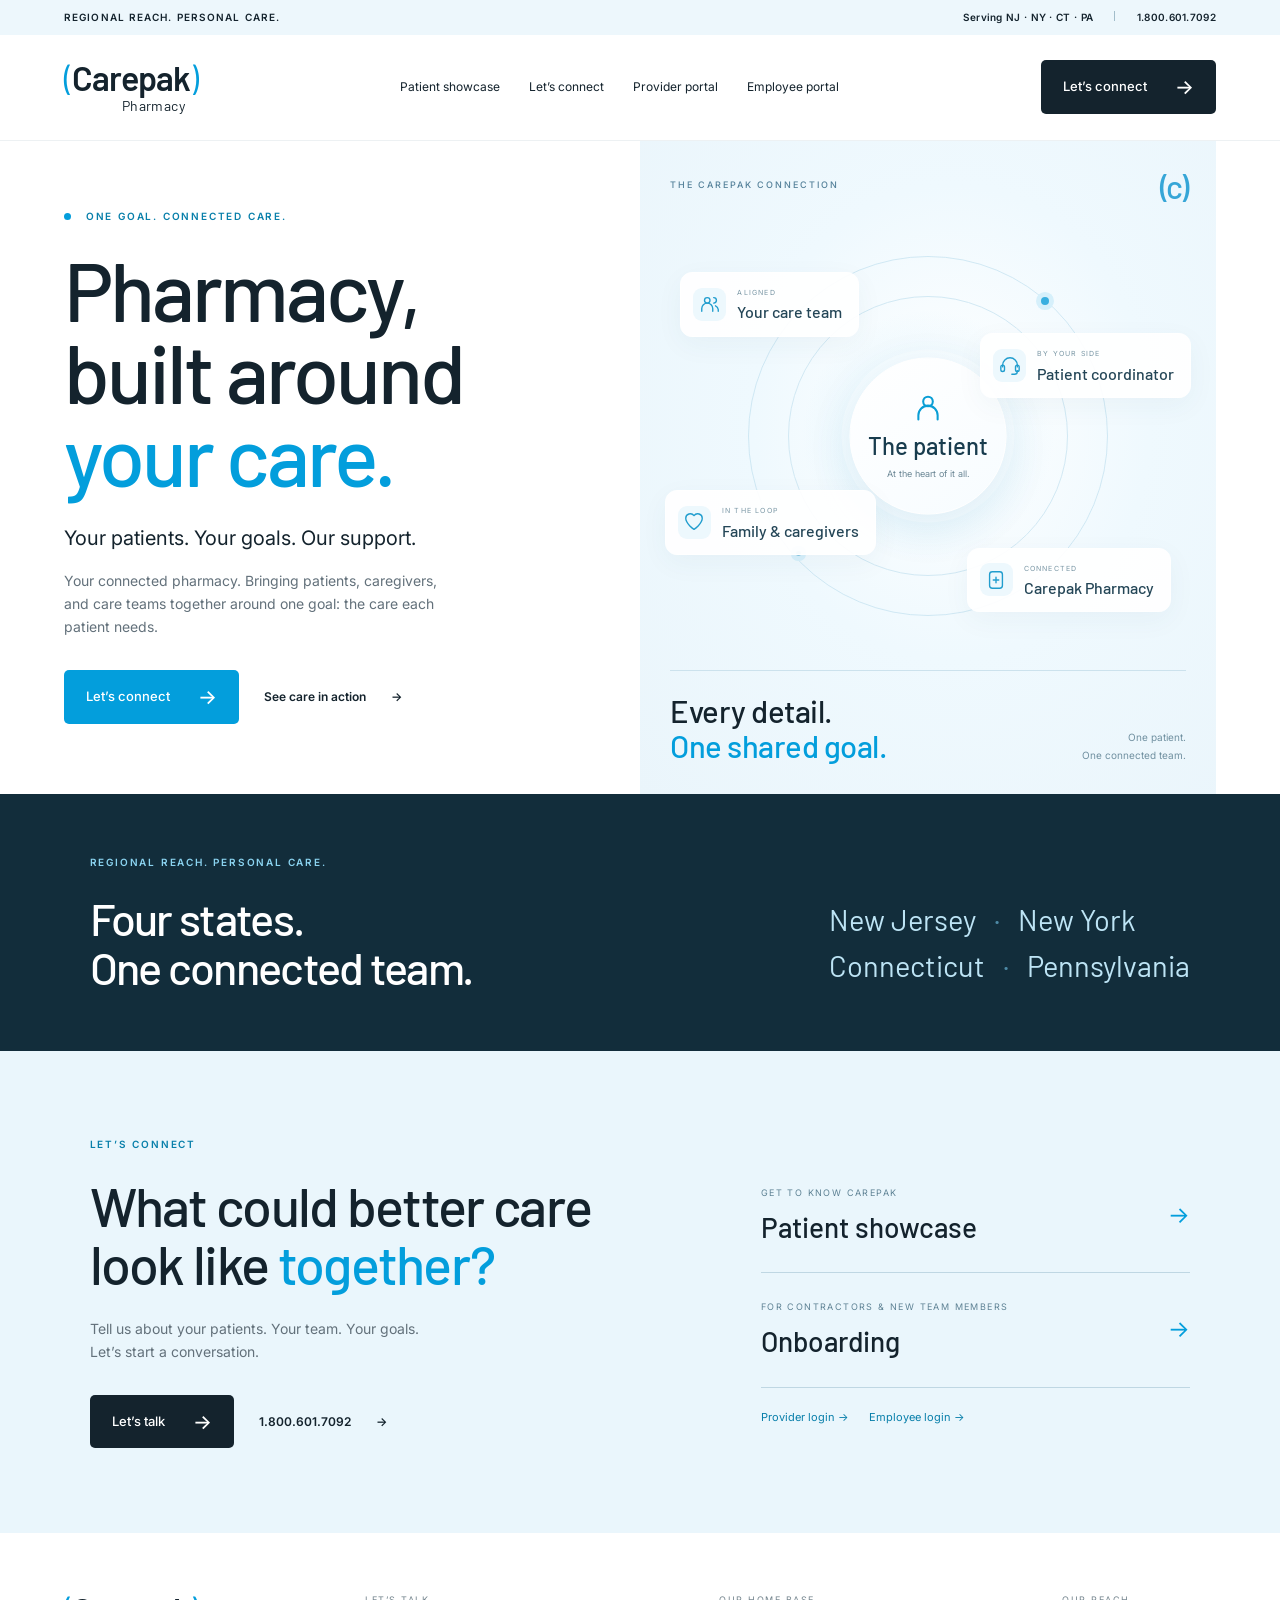
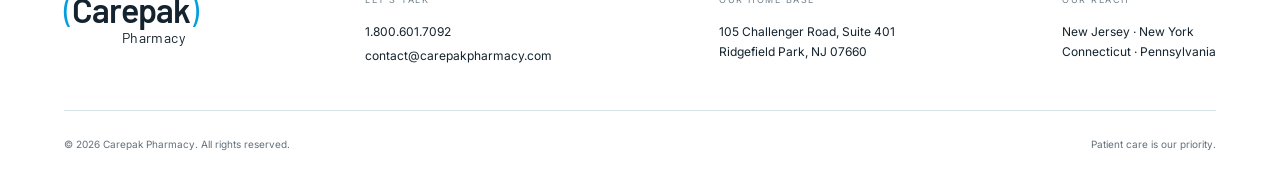
==== index.html @ d6705daa "Phone polish: menu alignment, heading wrap, one-column footer, orbit footer stacking Co-Authored-By:" ====
<!doctype html><html lang="en"><head><meta charset="utf-8"><meta name="viewport" content="width=device-width,initial-scale=1"><title>Carepak Pharmacy | Care, connected.</title><meta name="description" content="Coordinated pharmacy care for patients and care teams across New Jersey, New York, Connecticut and Pennsylvania."><link rel="preconnect" href="https://fonts.googleapis.com"><link href="https://fonts.googleapis.com/css2?family=Barlow:wght@400;500;600;700&family=Inter:wght@400;500;600;700&display=swap" rel="stylesheet"><link rel="stylesheet" href="style.css?v=3"></head><body>
<div class="territory"><span>REGIONAL REACH. PERSONAL CARE.</span><span>Serving NJ · NY · CT · PA <i></i> <a href="tel:18006017092">1.800.601.7092</a></span></div>
<header><a class="logo" href="#" aria-label="Carepak Pharmacy home"><span><b>(</b>Carepak<b>)</b></span><small>Pharmacy</small></a><nav aria-label="Main navigation"><a href="https://start.carepakpharmacy.com/letsconnect/">Patient showcase</a><a href="#connect-section">Let’s connect</a><button class="nav-portal" data-portal="provider">Provider portal</button><button class="nav-portal" data-portal="employee">Employee portal</button></nav><a class="btn dark" href="#connect-section">Let’s connect <span>→</span></a><button class="mobile-menu" aria-label="Open navigation" aria-expanded="false">☰</button></header>
<main><section class="hero"><div class="hero-copy"><p class="eyebrow"><span class="dot"></span> ONE GOAL. CONNECTED CARE.</p><h1>Pharmacy,<br>built around<br><em>your care.</em></h1><p class="hero-lead">Your patients. Your goals. Our support.</p><p class="sub">Your connected pharmacy. Bringing patients, caregivers, and care teams together around one goal: the care each patient needs.</p><div class="actions"><a class="btn blue" href="#connect-section">Let’s connect <span>→</span></a><a class="text-link" href="https://start.carepakpharmacy.com/letsconnect/">See care in action <span>→</span></a></div></div><div class="hero-art care-orbit-art"><div class="orbit-topline"><span class="orbit-kicker">THE CAREPAK CONNECTION</span><span class="orbit-mini-mark">(c)</span></div><div class="orbit-scene" role="img" aria-label="The patient at the center, connected to their care team, patient coordinator, family and caregivers, and Carepak Pharmacy"><div class="orbit-halo"></div><div class="orbit-track outer-track"></div><div class="orbit-track inner-track"></div><span class="orbit-spark spark-one"></span><span class="orbit-spark spark-two"></span><div class="patient-core"><div class="patient-icon"><svg viewBox="0 0 24 24" fill="none" stroke="currentColor" stroke-width="1.5" stroke-linecap="round" stroke-linejoin="round" aria-hidden="true"><circle cx="12" cy="8" r="3.5"/><path d="M5 21v-3a7 7 0 0 1 14 0v3"/></svg></div><span>The patient</span><small>At the heart of it all.</small></div><div class="orbit-label label-team"><span class="orbit-icon"><svg viewBox="0 0 24 24" fill="none" stroke="currentColor" stroke-width="1.5" stroke-linecap="round" stroke-linejoin="round" aria-hidden="true"><circle cx="9" cy="8" r="3"/><path d="M3 20v-3a6 6 0 0 1 12 0v3M16 5a3 3 0 0 1 0 6m2 3a5 5 0 0 1 3 4v2"/></svg></span><div><small>ALIGNED</small><strong>Your care team</strong></div></div><div class="orbit-label label-coordinator"><span class="orbit-icon"><svg viewBox="0 0 24 24" fill="none" stroke="currentColor" stroke-width="1.5" stroke-linecap="round" stroke-linejoin="round" aria-hidden="true"><path d="M4 13v-2a8 8 0 0 1 16 0v2M20 17v1a3 3 0 0 1-3 3h-3"/><rect x="2" y="11" width="4" height="7" rx="2"/><rect x="18" y="11" width="4" height="7" rx="2"/></svg></span><div><small>BY YOUR SIDE</small><strong>Patient coordinator</strong></div></div><div class="orbit-label label-family"><span class="orbit-icon"><svg viewBox="0 0 24 24" fill="none" stroke="currentColor" stroke-width="1.5" stroke-linecap="round" stroke-linejoin="round" aria-hidden="true"><path d="M12 20S3 14 3 8a5 5 0 0 1 9-3 5 5 0 0 1 9 3c0 6-9 12-9 12Z"/></svg></span><div><small>IN THE LOOP</small><strong>Family & caregivers</strong></div></div><div class="orbit-label label-pharmacy"><span class="orbit-icon"><svg viewBox="0 0 24 24" fill="none" stroke="currentColor" stroke-width="1.5" stroke-linecap="round" stroke-linejoin="round" aria-hidden="true"><rect x="5" y="3" width="14" height="18" rx="3"/><path d="M9 12h6m-3-3v6"/></svg></span><div><small>CONNECTED</small><strong>Carepak Pharmacy</strong></div></div></div><div class="orbit-footline"><p>Every detail.<br><em>One shared goal.</em></p><span>One patient.<br>One connected team.</span></div></div></section>
<section class="regional"><p class="eyebrow">REGIONAL REACH. PERSONAL CARE.</p><div><h2>Four states.<br>One connected team.</h2><p>New Jersey <span>·</span> New York<br>Connecticut <span>·</span> Pennsylvania</p></div></section>
<section class="connect-section" id="connect-section"><div><p class="eyebrow">LET’S CONNECT</p><h2>What could better care <br>look like <em>together?</em></h2><p>Tell us about your patients. Your team. Your goals.<br>Let’s start a conversation.</p><div class="actions"><a class="btn dark" href="https://start.carepakpharmacy.com/letsconnect/">Let’s talk <span>→</span></a><a class="text-link" href="tel:18006017092">1.800.601.7092 <span>→</span></a></div></div><div class="next-steps"><a href="https://start.carepakpharmacy.com/letsconnect/"><span><small>GET TO KNOW CAREPAK</small><strong>Patient showcase</strong></span><b>→</b></a><a href="https://carepak-onboarding.onrender.com/contractor"><span><small>FOR CONTRACTORS &amp; NEW TEAM MEMBERS</small><strong>Onboarding</strong></span><b>→</b></a><div class="portal-shortcuts"><button data-portal="provider">Provider login →</button><button data-portal="employee">Employee login →</button></div></div></section></main>
<footer><div class="footer-main"><a class="logo" href="#"><span><b>(</b>Carepak<b>)</b></span><small>Pharmacy</small></a><div><span class="foot-label">LET’S TALK</span><a href="tel:18006017092">1.800.601.7092</a><a href="mailto:contact@carepakpharmacy.com">contact@carepakpharmacy.com</a></div><div><span class="foot-label">OUR HOME BASE</span><p>105 Challenger Road, Suite 401<br>Ridgefield Park, NJ 07660</p></div><div><span class="foot-label">OUR REACH</span><p>New Jersey · New York<br>Connecticut · Pennsylvania</p></div></div><div class="footer-bottom"><span>© 2026 Carepak Pharmacy. All rights reserved.</span><span>Patient care is our priority.</span></div></footer>
<dialog id="portal-dialog" aria-labelledby="portal-title"><button class="close" id="portal-close" aria-label="Close portal">×</button><p class="eyebrow">CAREPAK PORTAL</p><h2 id="portal-title">Provider login</h2><div id="portal-body"></div></dialog><script src="app.js"></script></body></html>
---- style.css ----
:root{--blue:#039edc;--deep:#087faa;--ink:#14232d;--muted:#63717b;--wash:#eaf6fc;--line:#d9e4e9}*{box-sizing:border-box}html{scroll-behavior:smooth;scroll-padding-top:100px}body{margin:0;color:var(--ink);background:#fff;font:15px/1.65 Inter,Arial,sans-serif}button,a{-webkit-tap-highlight-color:transparent}button{font:inherit;cursor:pointer}a{color:inherit;text-decoration:none}button:focus-visible,a:focus-visible,summary:focus-visible{outline:3px solid var(--blue);outline-offset:5px}h1,h2,h3,p{margin:0}h1,h2,h3,.logo{font-family:Barlow,Arial,sans-serif}h2{font-size:clamp(36px,4.3vw,62px);font-weight:500;line-height:1.08;letter-spacing:-1.7px}h3{font-size:27px;font-weight:500;line-height:1.2}em{font-style:normal;color:var(--blue)}.territory{background:#edf7fc;padding:9px 5%;display:flex;justify-content:space-between;font-size:10px;font-weight:600;letter-spacing:1.1px}.territory span:last-child{letter-spacing:.3px}.territory i{display:inline-block;height:10px;border-left:1px solid #a2bdca;margin:0 18px}header{height:106px;display:flex;align-items:center;justify-content:space-between;padding:0 5%;background:#fff;gap:30px;border-bottom:1px solid #edf1f3}.logo{display:inline-flex;flex-direction:column;line-height:1;white-space:nowrap}.logo>span{font-size:34px;font-weight:600;letter-spacing:-1px}.logo b{color:var(--blue);font-weight:400}.logo small{text-align:right;font-size:14px;letter-spacing:.4px;padding:4px 13px 0 0}nav{display:flex;gap:29px;font-size:12px}nav a:hover{color:var(--blue)}.btn{border:0;border-radius:5px;padding:16px 22px;display:inline-flex;align-items:center;justify-content:space-between;gap:28px;font-weight:500;font-size:13px;transition:transform .2s,background .2s}.btn:hover{transform:translateY(-2px)}.dark{background:var(--ink);color:white}.blue{background:var(--blue);color:#fff}.btn span{font-size:20px;line-height:1}.mobile-menu{display:none}.hero{display:grid;grid-template-columns:1fr 1fr;min-height:640px;padding:0 5%;overflow:hidden}.hero-copy{padding:67px 20px 70px 0}.eyebrow{font-size:10px;letter-spacing:1.8px;font-weight:600;color:var(--deep);margin-bottom:24px}.dot{width:7px;height:7px;border-radius:50%;background:var(--blue);display:inline-block;margin-right:10px}h1{font-size:clamp(64px,6.5vw,96px);line-height:.99;letter-spacing:-3px;font-weight:500}.hero-lead{font-size:20px;margin-top:27px}.sub{color:var(--muted);max-width:375px;margin-top:14px;font-size:14px}.actions{display:flex;align-items:center;gap:25px;margin-top:32px}.text-link{font-size:12px;font-weight:600;display:inline-flex;gap:25px;align-items:center}.text-link:hover{color:var(--blue)}.hero-art{position:relative;background:#eff8fd;min-width:0;display:flex;align-items:center;justify-content:center;isolation:isolate}.hero-art img{position:relative;width:88%;max-height:470px;object-fit:contain;mix-blend-mode:multiply;z-index:1}.orbit{position:absolute;border:1px solid #a8d8ef;border-radius:50%;width:630px;height:630px;top:85px;left:50px;z-index:-1}.orbit:after{content:'';position:absolute;inset:30px;border:1px solid #c5e8f8;border-radius:50%}.art-top{position:absolute;top:29px;left:28px;right:28px;display:flex;justify-content:space-between;font-size:9px;letter-spacing:1px;color:#5a7788}.art-caption{position:absolute;z-index:2;bottom:33px;left:32px;right:32px;background:#ffffffed;padding:21px;display:flex;gap:17px;border:1px solid #fff;box-shadow:0 12px 30px #18374508;border-radius:7px}.art-caption strong{font:500 24px/1.1 Barlow,sans-serif}.art-caption p{font-size:10px;color:var(--muted);margin-top:8px}.circle-check{border:1px solid #97cde7;color:var(--blue);border-radius:50%;width:32px;height:32px;display:grid;place-items:center}.vertical{position:absolute;right:11px;top:33%;writing-mode:vertical-rl;font-size:8px;letter-spacing:2px;color:#7594a4}.intro,.services,.partners,.coverage,.faq{padding:88px 7%}.intro{border-top:1px solid var(--line)}.intro>div:not(.principles){display:grid;grid-template-columns:1.2fr 1fr;gap:70px;align-items:center}.intro p:not(.eyebrow){color:var(--muted);font-size:16px;max-width:430px}.principles{display:flex;justify-content:space-between;margin-top:55px;border-top:1px solid var(--line);padding-top:25px;font-size:14px}.principles b{font-size:11px;color:var(--blue);font-weight:500;margin-right:19px}.services{background:#f6f9fa}.section-heading{display:flex;justify-content:space-between;align-items:flex-end;margin-bottom:45px}.section-heading>p{color:var(--muted);font-size:13px}.service-layout{display:grid;grid-template-columns:.9fr 1.3fr;gap:55px}.service-tabs{display:flex;flex-direction:column}.service-tabs button{background:transparent;border:0;border-bottom:1px solid var(--line);text-align:left;display:flex;align-items:center;gap:15px;padding:25px 10px;font-size:14px;color:#62727b}.service-tabs button span{font-size:10px}.service-tabs button b{margin-left:auto;font-weight:400}.service-tabs button[aria-selected=true]{color:var(--deep);border-bottom:2px solid var(--blue);background:#eaf5fa}.service-tabs button[aria-selected=true] b{color:var(--blue)}#service-panel{background:white;min-height:410px;border-radius:8px;overflow:hidden;display:grid;grid-template-columns:1fr 1fr;align-items:center}#service-panel .service-copy{padding:30px}#service-panel p{font-size:12px;color:var(--muted);margin-top:16px}#service-panel img{width:100%;height:290px;object-fit:contain;mix-blend-mode:multiply}#service-panel .text-link{margin-top:25px;color:var(--deep)}.service-visual{background:#edf7fc;height:100%;display:flex;align-items:center;justify-content:center;padding:14px}.visual-symbol{font:500 90px Barlow;color:var(--blue)}.partners{display:grid;grid-template-columns:1fr 1fr;gap:110px}.partners>div>p:not(.eyebrow){color:var(--muted);font-size:14px;margin:25px 0;max-width:410px}.workflow article{display:flex;gap:25px;padding:25px 0;border-bottom:1px solid var(--line)}.workflow article>span{font-size:11px;color:var(--blue);padding-top:6px}.workflow p{color:var(--muted);font-size:13px;margin-top:10px}.coverage{display:grid;grid-template-columns:1fr 1fr;gap:85px;background:#122d3b;color:white}.coverage .eyebrow{color:#7acced}.coverage p:not(.eyebrow){color:#b8cbd5;font-size:14px;max-width:390px;margin:25px 0}.coverage .text-link{color:#91d6f2}.coverage small{display:block;font-size:10px;color:#a4bbc7;margin-top:26px}.states{display:grid;grid-template-columns:1fr 1fr;border-top:1px solid #38505d;border-left:1px solid #38505d}.states>div{position:relative;padding:30px;border-right:1px solid #38505d;border-bottom:1px solid #38505d;display:flex;flex-direction:column;justify-content:center}.states strong{font:400 78px/1 Barlow;color:#a7def5}.states span{font-size:12px;margin-top:14px}.states small{position:absolute;right:18px;top:14px;margin:0;font-size:9px}.language{padding:35px 7%;display:flex;justify-content:space-between;align-items:center;border-bottom:1px solid var(--line)}.language p{font-size:13px}.language>div{display:flex;gap:35px;color:var(--muted);font-size:14px}.faq{display:grid;grid-template-columns:1fr 1.2fr;gap:70px}.faq h2{font-size:45px}details{border-bottom:1px solid var(--line);padding:22px 0}summary{font-size:14px;cursor:pointer;list-style:none;display:flex;justify-content:space-between;gap:25px}summary::-webkit-details-marker{display:none}summary span{color:var(--blue);font-size:20px;line-height:1}details[open] summary span{transform:rotate(45deg)}details p{font-size:13px;color:var(--muted);padding-top:20px}.closing{background:#e8f5fc;padding:70px 7%;position:relative;overflow:hidden}.closing h2{font-size:68px;position:relative;z-index:1}.closing h2 span{color:var(--blue)}.closing .btn{margin-top:30px}.closing:after{content:'';width:560px;height:560px;border:50px solid #d7edf8;border-radius:50%;position:absolute;right:-160px;top:-90px;pointer-events:none}footer{padding:60px 5% 22px}.footer-main{display:flex;justify-content:space-between;gap:30px;align-items:flex-start}.foot-label{display:block;color:#71828b;font-size:9px;letter-spacing:1.5px;margin-bottom:14px}.footer-main p,.footer-main div>a{font-size:12px;display:block;margin:4px 0}.footer-bottom{display:flex;justify-content:space-between;padding-top:25px;margin-top:40px;border-top:1px solid var(--line);font-size:10px;color:var(--muted)}dialog{border:0;border-radius:15px;padding:48px;max-width:560px;width:calc(100% - 32px);color:var(--ink);box-shadow:0 25px 100px #102b3c44}dialog::backdrop{background:#122d3b88;backdrop-filter:blur(5px)}dialog h2{font-size:38px;margin-bottom:25px}.close{position:absolute;top:10px;right:17px;background:none;border:0;font-size:28px;color:var(--muted)}.progress{height:3px;background:#e7edf1;margin:0 0 25px}.progress span{display:block;width:33%;height:100%;background:var(--blue)}.choice{display:block;width:100%;padding:20px;background:white;text-align:left;border:1px solid var(--line);border-radius:7px;margin-top:12px}.choice:hover{border-color:var(--blue);background:var(--wash)}.choice strong{display:block;font-size:17px}.choice small{color:var(--muted)}.dialog-note{font-size:13px;color:var(--muted);margin:15px 0 25px}.back{border:0;background:none;color:var(--deep);padding:15px 0 0;font-size:12px}.contact-options{display:flex;gap:10px;flex-wrap:wrap}.preview-note{font-size:11px;color:var(--muted);margin-top:20px}@media(min-width:1600px){body{max-width:1600px;margin:auto}}@media(max-width:1050px){nav{gap:15px}header>.btn{display:none}.hero{min-height:600px}h1{font-size:76px}.hero-art img{width:100%}.service-layout{gap:25px}#service-panel{grid-template-columns:1fr}.service-visual{height:200px}#service-panel img{height:190px}.partners,.coverage{gap:45px}.actions{gap:15px}.actions .text-link{font-size:10px}.art-caption{left:20px;right:20px}.art-caption strong{font-size:21px}}@media(max-width:700px){.territory{font-size:8px;padding:8px 6%}.territory>span:first-child{display:none}.territory>span:last-child{width:100%;display:flex;justify-content:space-between}.territory i{display:none}header{height:85px;padding:0 6%}.logo>span{font-size:31px}.mobile-menu{display:block;background:none;border:0;font-size:24px}nav{display:none;position:absolute;top:113px;left:0;right:0;z-index:9;background:#fff;padding:25px;box-shadow:0 15px 20px #14232d11;flex-direction:column}nav.open{display:flex}.hero{grid-template-columns:1fr;padding:0}.hero-copy{padding:45px 7%}h1{font-size:68px}.hero-lead{font-size:18px}.hero-art{height:440px;margin:0 6% 30px}.hero-art img{max-height:340px;width:80%;margin-top:-35px}.art-caption{bottom:18px}.orbit{width:500px;height:500px;top:40px}.intro,.services,.partners,.coverage,.faq{padding:55px 7%}.intro>div:not(.principles),.service-layout,.partners,.coverage,.faq{grid-template-columns:1fr;gap:28px}.intro p:not(.eyebrow){font-size:14px}.principles{gap:16px;font-size:11px;margin-top:30px;flex-direction:column}.section-heading{display:block;margin-bottom:25px}.section-heading>p{margin-top:20px}.service-tabs button{padding:17px 12px}.service-visual{height:240px}#service-panel img{height:225px}#service-panel{min-height:0}.partners .workflow{margin-top:10px}.states>div{padding:28px}.states strong{font-size:65px}.language{align-items:flex-start;gap:20px;flex-direction:column}.language>div{gap:22px;font-size:12px}.faq h2{font-size:39px}.closing{padding:50px 7%}.closing h2{font-size:46px}.closing:after{right:-350px}.footer-main{display:grid;grid-template-columns:1fr 1fr;gap:30px 15px}.footer-main div>a{overflow-wrap:anywhere}.footer-bottom{gap:20px;font-size:9px}dialog{padding:38px 25px}dialog h2{font-size:32px}}@media(prefers-reduced-motion:reduce){html{scroll-behavior:auto}*{transition:none!important}}
.teaser{padding:85px 7%;display:grid;grid-template-columns:1fr 1fr;gap:40px 70px;align-items:center}.teaser-heading>p:not(.eyebrow){color:var(--muted);margin:24px 0;font-size:15px}.teaser-heading .text-link{color:var(--deep);margin-top:10px}.showcase-preview{display:block;background:#f2f7fa;border:1px solid #e3edf3;border-radius:8px;padding:24px;transition:transform .2s,box-shadow .2s}.showcase-preview:hover{transform:translateY(-4px);box-shadow:0 20px 40px #12324510}.preview-label{display:flex;justify-content:space-between;font-size:9px;letter-spacing:1.5px;color:#597787}.showcase-preview img{width:100%;height:230px;object-fit:contain;mix-blend-mode:multiply}.preview-bottom{display:flex;justify-content:space-between;align-items:center}.preview-play{width:40px;height:40px;background:var(--blue);color:white;display:grid;place-items:center;border-radius:50%;font-size:22px}.showcase-preview>p{color:var(--muted);font-size:12px;margin-top:7px}.teaser-principles{grid-column:1/-1;border-top:1px solid var(--line);padding-top:26px;display:flex;justify-content:space-between;font-size:14px}.teaser-principles small{color:var(--blue);margin-right:15px;font-size:10px}.regional{background:#122d3b;padding:60px 7%;color:white}.regional .eyebrow{color:#8bd4f1}.regional>div{display:flex;align-items:center;justify-content:space-between;gap:30px}.regional h2{font-size:45px}.regional p:not(.eyebrow){font:400 29px/1.6 Barlow,sans-serif;color:#bde4f5}.regional p span{padding:0 12px;color:#4d8aa6}.connect-section{padding:85px 7%;background:#eaf6fc;display:grid;grid-template-columns:1.4fr 1fr;gap:70px;align-items:center}.connect-section h2{font-size:54px}.connect-section p:not(.eyebrow){margin-top:23px;color:var(--muted);font-size:14px}.next-steps a{display:flex;justify-content:space-between;align-items:center;border-bottom:1px solid #bfd7e3;padding:27px 0;gap:20px}.next-steps a:hover{color:var(--deep)}.next-steps small{display:block;letter-spacing:1.4px;font-size:9px;color:#5e8294;margin-bottom:9px}.next-steps strong{font:500 28px Barlow,sans-serif}.next-steps b{font-size:23px;font-weight:400;color:var(--blue)}@media(max-width:700px){header>.btn{display:none}.teaser,.connect-section{grid-template-columns:1fr;padding:50px 7%;gap:30px}.teaser-principles{flex-direction:column;gap:17px}.regional{padding:45px 7%}.regional>div{display:block}.regional h2{font-size:38px}.regional p:not(.eyebrow){font-size:25px;margin-top:25px}.connect-section h2{font-size:40px}.next-steps a{padding:20px 0}.showcase-preview img{height:200px}}
.connected-art{min-height:640px}.care-network{position:relative;width:100%;height:400px;margin-top:-65px}.network-person{position:absolute;z-index:2;background:white;border:1px solid #cfe4ef;box-shadow:0 8px 30px #17455c08;border-radius:10px;padding:16px;text-align:center;font-size:12px;white-space:nowrap}.network-person.patient{left:50%;top:47.5%;transform:translate(-50%,-50%);background:#079fdb;color:white;font:500 29px Barlow,sans-serif;padding:25px 30px}.network-person small{display:block;font:11px Inter,sans-serif;margin-top:8px;color:#e3f5fc}.network-person.office{left:22%;top:17.5%;transform:translate(-50%,-50%)}.network-person.coordinator{left:78%;top:17.5%;transform:translate(-50%,-50%)}.network-person.family{left:22%;top:77.5%;transform:translate(-50%,-50%)}.network-person.pharmacy{left:78%;top:77.5%;transform:translate(-50%,-50%)}.network-lines{position:absolute;inset:0;width:100%;height:100%;stroke:#91cde7;stroke-width:1.5;fill:none}.care-chat{background:white;border:1px solid #dce8ee;border-radius:12px;box-shadow:0 20px 60px #15384d0b;overflow:hidden}.chat-brand{padding:18px 21px;display:flex;justify-content:space-between;align-items:center;gap:10px;border-bottom:1px solid #e4edf2}.chat-brand strong{font:500 23px Barlow,sans-serif}.chat-brand small{font-size:9px;color:var(--muted);max-width:120px;text-align:right}.chat-scenarios{display:flex;padding:10px 16px;gap:5px;background:#f7fafc}.chat-scenarios button{border:0;background:transparent;color:#5d7582;border-radius:5px;padding:8px 10px;font-size:11px}.chat-scenarios button[aria-selected=true]{background:#dff2fc;color:#096b95}.chat-patient{display:flex;align-items:center;gap:12px;padding:15px 21px;font-size:11px;color:#4286a5;border-bottom:1px solid #e4edf2}.chat-patient>span{color:var(--ink);font-size:12px}.chat-patient small{display:block;font-size:9px;color:var(--muted);margin-top:2px}.chat-patient .chat-dot{width:7px;height:7px;border-radius:50%;background:#339b77;margin-left:auto}.chat-stream{padding:18px 20px 0;min-height:288px}.care-message{max-width:91%;margin-bottom:14px;animation:message-in .35s ease}.care-message small{font-size:9px;color:#637f8e;display:block;margin-bottom:5px}.care-message>p{padding:11px 14px;background:#f1f5f7;border-radius:0 10px 10px 10px;font-size:11px;line-height:1.6}.care-message.out{margin-left:auto}.care-message.out>p{background:#e6f5fc;border-radius:10px 0 10px 10px}.care-message.out small{text-align:right}.chat-typing{font-size:10px;color:#668493;padding:0 20px;height:22px}.chat-typing span{letter-spacing:3px;color:var(--blue)}.care-status{margin:10px 20px 18px;padding:9px 12px;background:#edf8f3;color:#37775e;border-radius:5px;font-size:10px;min-height:34px}.chat-controls{border-top:1px solid #e4edf2;display:flex;justify-content:space-between;align-items:center;padding:12px 20px;font-size:9px;color:var(--muted)}.chat-controls button{border:0;background:transparent;color:var(--deep);font-size:11px}.teaser{grid-template-columns:.9fr 1.1fr}.teaser-heading h2{font-size:54px}@keyframes message-in{from{opacity:0;transform:translateY(7px)}to{opacity:1;transform:none}}@media(max-width:700px){.connected-art{min-height:470px}.care-network{height:320px;margin-top:-50px}.network-person{padding:12px 8px;font-size:10px}.network-person.patient{font-size:25px;padding:20px}.network-person.coordinator,.network-person.pharmacy{left:76%}.network-person.office,.network-person.family{left:24%}.network-person small{font-size:9px}.teaser{grid-template-columns:1fr}.teaser-heading h2{font-size:42px}.chat-stream{min-height:310px;padding:16px 15px 0}.chat-brand{padding:16px}.chat-scenarios{padding:9px}.chat-scenarios button{font-size:10px}.care-message>p{font-size:11px}}@media(prefers-reduced-motion:reduce){.care-message{animation:none}}
.nav-portal{border:0;background:transparent;padding:0;color:inherit;font-size:12px}.nav-portal:hover{color:var(--deep)}.portal-shortcuts{display:flex;flex-wrap:wrap;gap:20px;padding-top:20px}.portal-shortcuts button{border:0;background:transparent;color:var(--deep);padding:0;font-size:11px}.portal-label{font-size:13px;display:block;margin-bottom:8px}.portal-code{display:block;width:100%;border:1px solid #b9d4e2;border-radius:6px;padding:16px;font:500 17px Inter,sans-serif;letter-spacing:1px;margin-bottom:12px;text-transform:uppercase}.portal-error{min-height:22px;font-size:12px;color:#b93838;margin:8px 0}.portal-form>.btn{width:100%}.portal-preview-note{font-size:11px;color:var(--muted);margin:16px 0}.demo-code{font:11px Inter,sans-serif;background:none;border:0;color:var(--deep);padding:0;text-decoration:underline;text-underline-offset:3px}.portal-resource{display:block;padding:16px 0;border-bottom:1px solid var(--line);font-size:14px}.portal-resource small{display:block;font-size:11px;color:var(--muted);margin-top:4px}.portal-signout{background:none;border:0;color:var(--deep);padding:22px 0 0;font-size:12px}
/* Refined hero illustration — isolated to the right hero panel. */
.care-orbit-art{background:radial-gradient(ellipse at 54% 43%,#fff 0%,#eff9fe 45%,#eaf5fb 100%);display:flex;flex-direction:column;justify-content:space-between;overflow:hidden;min-height:640px;padding:29px 30px 30px}.orbit-topline{display:flex;justify-content:space-between;align-items:center;width:100%;position:relative;z-index:3}.orbit-kicker{font-size:9px;letter-spacing:2px;color:#54819a;font-weight:500}.orbit-mini-mark{font:500 32px/1 Barlow,sans-serif;color:#36a6d7;letter-spacing:-3px}.orbit-scene{position:relative;width:100%;height:410px;flex-shrink:0}.orbit-halo{position:absolute;width:255px;height:255px;left:50%;top:50%;transform:translate(-50%,-50%);background:radial-gradient(circle,#9bdaf64a,transparent 70%);border-radius:50%}.orbit-track{position:absolute;left:50%;top:50%;border:1px solid #b9dced99;border-radius:50%;transform:translate(-50%,-50%)}.outer-track{width:360px;height:360px}.inner-track{width:280px;height:280px;border-color:#d2e9f4}.patient-core{position:absolute;top:50%;left:50%;transform:translate(-50%,-50%);width:157px;height:157px;border-radius:50%;background:linear-gradient(145deg,#fff,#f7fcff);border:1px solid #fff;box-shadow:0 12px 45px #1874a51a,0 0 0 8px #ffffff55;display:flex;align-items:center;justify-content:center;flex-direction:column;color:#183c4e}.patient-icon{color:#0a9ed5;width:33px;height:33px;margin-bottom:8px}.patient-icon svg{width:100%;height:100%}.patient-core>span{font:500 24px/1.2 Barlow,sans-serif}.patient-core small{font-size:9px;color:#6b8795;margin-top:7px}.orbit-label{position:absolute;display:flex;align-items:center;gap:11px;background:#ffffffed;padding:14px 16px 14px 12px;border:1px solid #fff;border-radius:12px;box-shadow:0 8px 28px #22536a0c;z-index:2;white-space:nowrap}.orbit-label small{display:block;font-size:7px;letter-spacing:1.2px;color:#7b98a6;margin-bottom:4px}.orbit-label strong{font:500 16px/1.2 Barlow,sans-serif;display:block;color:#244657}.orbit-icon{width:33px;height:33px;display:grid;place-items:center;background:#edf8fd;color:#219dce;border-radius:9px}.orbit-icon svg{width:22px;height:22px}.label-team{left:2%;top:10%}.label-coordinator{right:-1%;top:25%}.label-family{left:-1%;bottom:21%}.label-pharmacy{right:3%;bottom:7%}.orbit-spark{position:absolute;width:8px;height:8px;border-radius:50%;background:#39afe0;box-shadow:0 0 0 5px #d6f0fb;z-index:1}.spark-one{left:calc(50% + 113px);top:calc(50% - 139px)}.spark-two{left:calc(50% - 132px);top:calc(50% + 115px);width:5px;height:5px;background:#8ac8e3}.orbit-footline{width:100%;border-top:1px solid #cce2ed;padding-top:23px;display:flex;justify-content:space-between;align-items:flex-end;gap:20px}.orbit-footline p{font:500 31px/1.12 Barlow,sans-serif;letter-spacing:-.5px}.orbit-footline>span{font-size:10px;line-height:1.8;color:#7090a0;text-align:right}@media(min-width:701px) and (max-width:1050px){.care-orbit-art{padding:24px 17px}.orbit-label{padding:10px 9px;gap:7px}.orbit-label strong{font-size:13px}.orbit-icon{width:27px;height:27px}.patient-core{width:135px;height:135px}.patient-core>span{font-size:22px}.outer-track{width:310px;height:310px}.inner-track{width:240px;height:240px}.label-team{top:8%;left:0}.label-coordinator{top:28%;right:-2%}.label-family{bottom:25%;left:-2%}.label-pharmacy{bottom:7%;right:0}.orbit-footline p{font-size:28px}.orbit-footline>span{font-size:9px}}@media(max-width:700px){.care-orbit-art{height:auto;min-height:535px;padding:21px 19px 25px;border-radius:12px}.orbit-scene{height:350px}.outer-track{width:300px;height:300px}.inner-track{width:230px;height:230px}.patient-core{width:132px;height:132px}.patient-core>span{font-size:22px}.patient-core small{font-size:8px}.patient-icon{width:28px;height:28px}.orbit-label{padding:10px;gap:7px;border-radius:10px}.orbit-label strong{font-size:13px}.orbit-label small{font-size:6px;letter-spacing:1px}.orbit-icon{width:27px;height:27px}.orbit-icon svg{width:18px;height:18px}.label-team{top:5%;left:0}.label-coordinator{top:25%;right:-2%}.label-family{bottom:24%;left:-2%}.label-pharmacy{bottom:3%;right:0}.orbit-footline{padding-top:18px}.orbit-footline p{font-size:29px}.orbit-footline>span{font-size:9px}.spark-one{left:calc(50% + 97px);top:calc(50% - 115px)}.spark-two{left:calc(50% - 115px);top:calc(50% + 95px)}}

/* ---- Phone polish (added) ---- */
@media(max-width:700px){
  /* Menu: portal buttons line up with the other menu items */
  nav .nav-portal{text-align:left}
  /* Headings: let lines wrap naturally instead of forced breaks leaving one word alone */
  .connect-section h2 br{display:none}
  /* Orbit card footer: stack the two lines instead of squeezing */
  .orbit-footline{flex-direction:column;align-items:flex-start;gap:10px}
  .orbit-footline span{text-align:left}
  /* Footer: one column so the email and address don't break mid-word */
  .footer-main{grid-template-columns:1fr!important;gap:26px}
  .footer-main a,.footer-main p{overflow-wrap:normal;word-break:normal}
  .footer-bottom{flex-direction:column;gap:6px}
}
@media(max-width:700px){ .footer-main .logo{justify-self:start;align-self:start} }
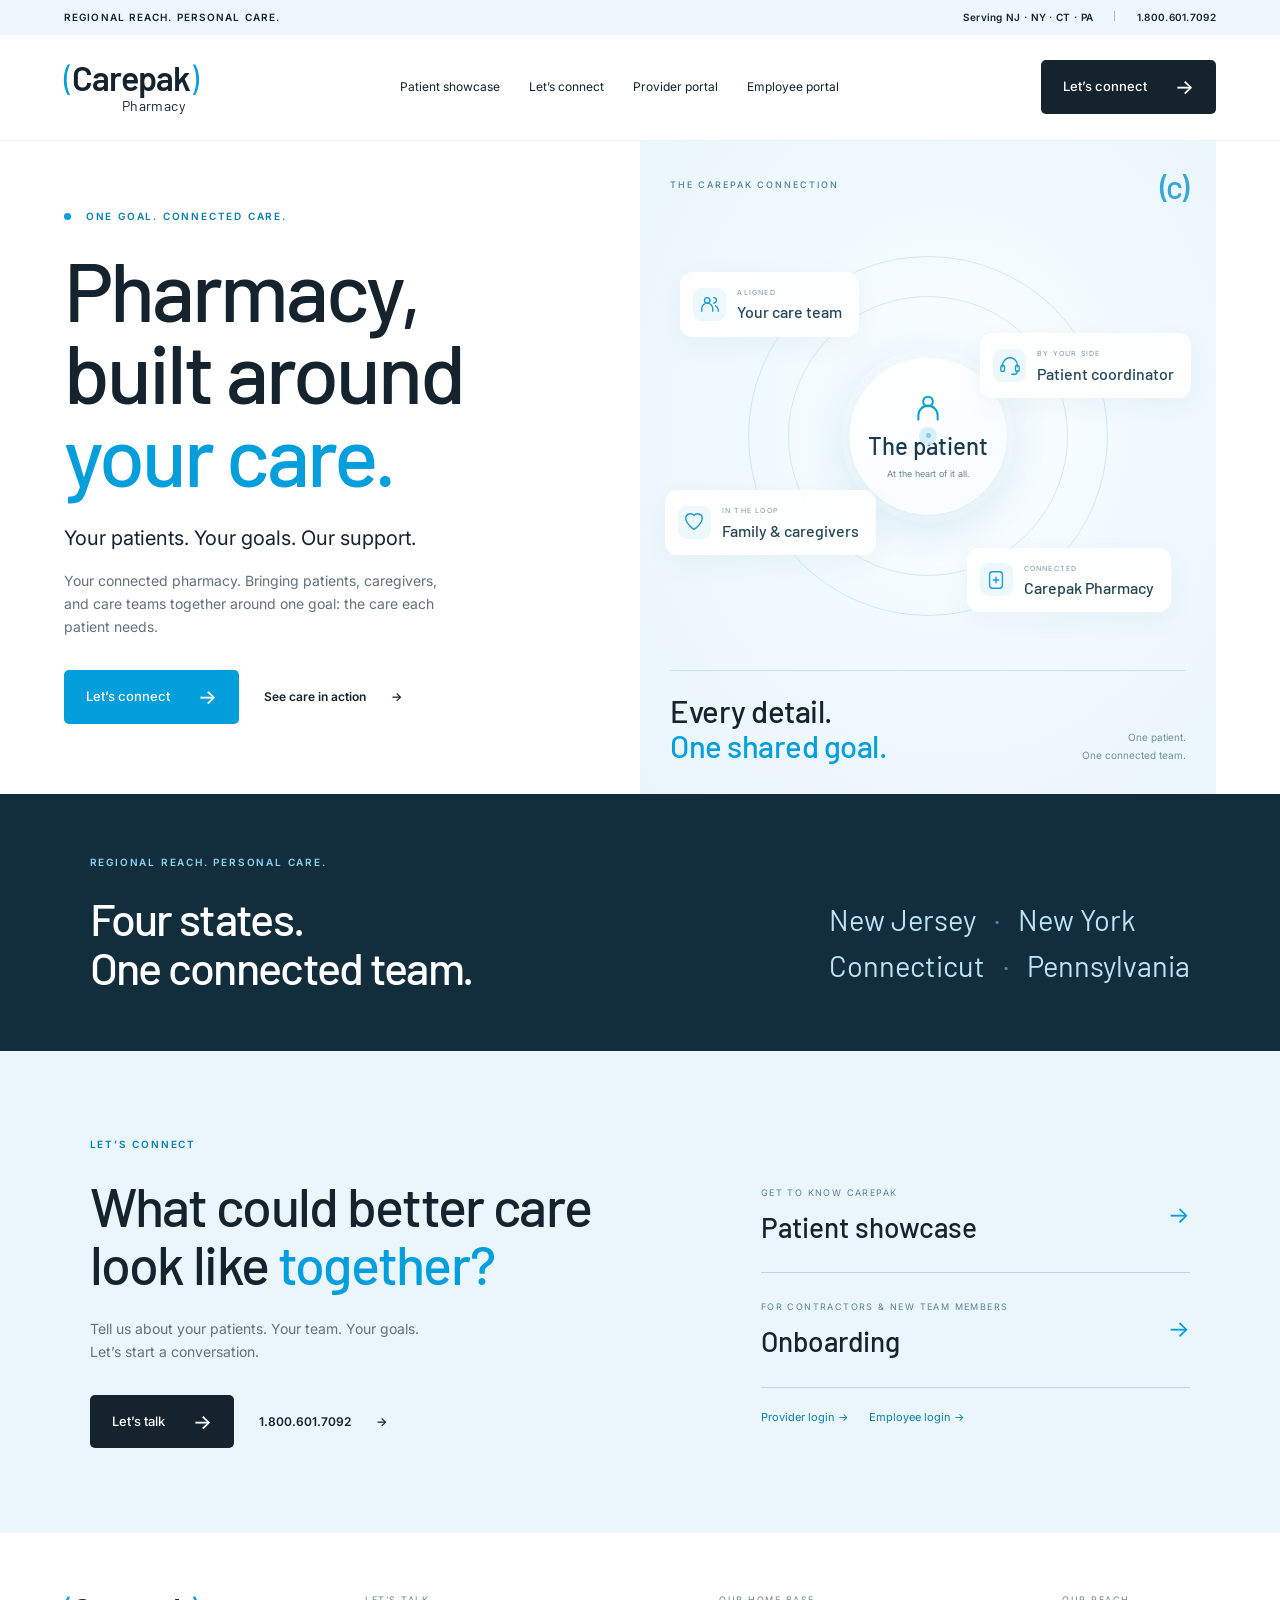
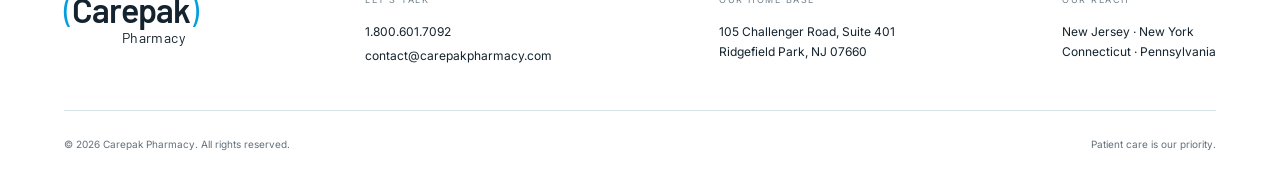
==== commit da0bbc03: "Hero motion: blinking eyebrow dot; blue dots circle the care orbit (respects reduced motion) Co-Auth" ====
--- a/index.html
+++ b/index.html
@@ -1,8 +1,8 @@
-<!doctype html><html lang="en"><head><meta charset="utf-8"><meta name="viewport" content="width=device-width,initial-scale=1"><title>Carepak Pharmacy | Care, connected.</title><meta name="description" content="Coordinated pharmacy care for patients and care teams across New Jersey, New York, Connecticut and Pennsylvania."><link rel="preconnect" href="https://fonts.googleapis.com"><link href="https://fonts.googleapis.com/css2?family=Barlow:wght@400;500;600;700&family=Inter:wght@400;500;600;700&display=swap" rel="stylesheet"><link rel="stylesheet" href="style.css?v=3"></head><body>
+<!doctype html><html lang="en"><head><meta charset="utf-8"><meta name="viewport" content="width=device-width,initial-scale=1"><title>Carepak Pharmacy | Care, connected.</title><meta name="description" content="Coordinated pharmacy care for patients and care teams across New Jersey, New York, Connecticut and Pennsylvania."><link rel="preconnect" href="https://fonts.googleapis.com"><link href="https://fonts.googleapis.com/css2?family=Barlow:wght@400;500;600;700&family=Inter:wght@400;500;600;700&display=swap" rel="stylesheet"><link rel="stylesheet" href="style.css?v=4"></head><body>
 <div class="territory"><span>REGIONAL REACH. PERSONAL CARE.</span><span>Serving NJ · NY · CT · PA <i></i> <a href="tel:18006017092">1.800.601.7092</a></span></div>
 <header><a class="logo" href="#" aria-label="Carepak Pharmacy home"><span><b>(</b>Carepak<b>)</b></span><small>Pharmacy</small></a><nav aria-label="Main navigation"><a href="https://start.carepakpharmacy.com/letsconnect/">Patient showcase</a><a href="#connect-section">Let’s connect</a><button class="nav-portal" data-portal="provider">Provider portal</button><button class="nav-portal" data-portal="employee">Employee portal</button></nav><a class="btn dark" href="#connect-section">Let’s connect <span>→</span></a><button class="mobile-menu" aria-label="Open navigation" aria-expanded="false">☰</button></header>
 <main><section class="hero"><div class="hero-copy"><p class="eyebrow"><span class="dot"></span> ONE GOAL. CONNECTED CARE.</p><h1>Pharmacy,<br>built around<br><em>your care.</em></h1><p class="hero-lead">Your patients. Your goals. Our support.</p><p class="sub">Your connected pharmacy. Bringing patients, caregivers, and care teams together around one goal: the care each patient needs.</p><div class="actions"><a class="btn blue" href="#connect-section">Let’s connect <span>→</span></a><a class="text-link" href="https://start.carepakpharmacy.com/letsconnect/">See care in action <span>→</span></a></div></div><div class="hero-art care-orbit-art"><div class="orbit-topline"><span class="orbit-kicker">THE CAREPAK CONNECTION</span><span class="orbit-mini-mark">(c)</span></div><div class="orbit-scene" role="img" aria-label="The patient at the center, connected to their care team, patient coordinator, family and caregivers, and Carepak Pharmacy"><div class="orbit-halo"></div><div class="orbit-track outer-track"></div><div class="orbit-track inner-track"></div><span class="orbit-spark spark-one"></span><span class="orbit-spark spark-two"></span><div class="patient-core"><div class="patient-icon"><svg viewBox="0 0 24 24" fill="none" stroke="currentColor" stroke-width="1.5" stroke-linecap="round" stroke-linejoin="round" aria-hidden="true"><circle cx="12" cy="8" r="3.5"/><path d="M5 21v-3a7 7 0 0 1 14 0v3"/></svg></div><span>The patient</span><small>At the heart of it all.</small></div><div class="orbit-label label-team"><span class="orbit-icon"><svg viewBox="0 0 24 24" fill="none" stroke="currentColor" stroke-width="1.5" stroke-linecap="round" stroke-linejoin="round" aria-hidden="true"><circle cx="9" cy="8" r="3"/><path d="M3 20v-3a6 6 0 0 1 12 0v3M16 5a3 3 0 0 1 0 6m2 3a5 5 0 0 1 3 4v2"/></svg></span><div><small>ALIGNED</small><strong>Your care team</strong></div></div><div class="orbit-label label-coordinator"><span class="orbit-icon"><svg viewBox="0 0 24 24" fill="none" stroke="currentColor" stroke-width="1.5" stroke-linecap="round" stroke-linejoin="round" aria-hidden="true"><path d="M4 13v-2a8 8 0 0 1 16 0v2M20 17v1a3 3 0 0 1-3 3h-3"/><rect x="2" y="11" width="4" height="7" rx="2"/><rect x="18" y="11" width="4" height="7" rx="2"/></svg></span><div><small>BY YOUR SIDE</small><strong>Patient coordinator</strong></div></div><div class="orbit-label label-family"><span class="orbit-icon"><svg viewBox="0 0 24 24" fill="none" stroke="currentColor" stroke-width="1.5" stroke-linecap="round" stroke-linejoin="round" aria-hidden="true"><path d="M12 20S3 14 3 8a5 5 0 0 1 9-3 5 5 0 0 1 9 3c0 6-9 12-9 12Z"/></svg></span><div><small>IN THE LOOP</small><strong>Family & caregivers</strong></div></div><div class="orbit-label label-pharmacy"><span class="orbit-icon"><svg viewBox="0 0 24 24" fill="none" stroke="currentColor" stroke-width="1.5" stroke-linecap="round" stroke-linejoin="round" aria-hidden="true"><rect x="5" y="3" width="14" height="18" rx="3"/><path d="M9 12h6m-3-3v6"/></svg></span><div><small>CONNECTED</small><strong>Carepak Pharmacy</strong></div></div></div><div class="orbit-footline"><p>Every detail.<br><em>One shared goal.</em></p><span>One patient.<br>One connected team.</span></div></div></section>
 <section class="regional"><p class="eyebrow">REGIONAL REACH. PERSONAL CARE.</p><div><h2>Four states.<br>One connected team.</h2><p>New Jersey <span>·</span> New York<br>Connecticut <span>·</span> Pennsylvania</p></div></section>
 <section class="connect-section" id="connect-section"><div><p class="eyebrow">LET’S CONNECT</p><h2>What could better care <br>look like <em>together?</em></h2><p>Tell us about your patients. Your team. Your goals.<br>Let’s start a conversation.</p><div class="actions"><a class="btn dark" href="https://start.carepakpharmacy.com/letsconnect/">Let’s talk <span>→</span></a><a class="text-link" href="tel:18006017092">1.800.601.7092 <span>→</span></a></div></div><div class="next-steps"><a href="https://start.carepakpharmacy.com/letsconnect/"><span><small>GET TO KNOW CAREPAK</small><strong>Patient showcase</strong></span><b>→</b></a><a href="https://carepak-onboarding.onrender.com/contractor"><span><small>FOR CONTRACTORS &amp; NEW TEAM MEMBERS</small><strong>Onboarding</strong></span><b>→</b></a><div class="portal-shortcuts"><button data-portal="provider">Provider login →</button><button data-portal="employee">Employee login →</button></div></div></section></main>
 <footer><div class="footer-main"><a class="logo" href="#"><span><b>(</b>Carepak<b>)</b></span><small>Pharmacy</small></a><div><span class="foot-label">LET’S TALK</span><a href="tel:18006017092">1.800.601.7092</a><a href="mailto:contact@carepakpharmacy.com">contact@carepakpharmacy.com</a></div><div><span class="foot-label">OUR HOME BASE</span><p>105 Challenger Road, Suite 401<br>Ridgefield Park, NJ 07660</p></div><div><span class="foot-label">OUR REACH</span><p>New Jersey · New York<br>Connecticut · Pennsylvania</p></div></div><div class="footer-bottom"><span>© 2026 Carepak Pharmacy. All rights reserved.</span><span>Patient care is our priority.</span></div></footer>
-<dialog id="portal-dialog" aria-labelledby="portal-title"><button class="close" id="portal-close" aria-label="Close portal">×</button><p class="eyebrow">CAREPAK PORTAL</p><h2 id="portal-title">Provider login</h2><div id="portal-body"></div></dialog><script src="app.js"></script></body></html>
+<dialog id="portal-dialog" aria-labelledby="portal-title"><button class="close" id="portal-close" aria-label="Close portal">×</button><p class="eyebrow">CAREPAK PORTAL</p><h2 id="portal-title">Provider login</h2><div id="portal-body"></div></dialog><script src="app.js?v=2"></script></body></html>
--- a/style.css
+++ b/style.css
@@ -20,3 +20,14 @@
   .footer-bottom{flex-direction:column;gap:6px}
 }
 @media(max-width:700px){ .footer-main .logo{justify-self:start;align-self:start} }
+
+/* ---- Motion (added): blinking eyebrow dot + blue dot circling the care orbit ---- */
+.hero .eyebrow .dot{animation:dot-blink 1.6s ease-in-out infinite}
+@keyframes dot-blink{0%,100%{opacity:1;box-shadow:0 0 0 0 rgba(0,169,238,.45)}50%{opacity:.25;box-shadow:0 0 0 7px rgba(0,169,238,0)}}
+/* Sparks ride the outer ring. Radius is set from the ring's real size by app.js (--orbit-r). */
+.orbit-scene .orbit-spark{left:50%;top:50%;margin:-4px 0 0 -4px;will-change:transform}
+.orbit-scene .spark-one{animation:orbit-a 16s linear infinite}
+.orbit-scene .spark-two{margin:-2.5px 0 0 -2.5px;animation:orbit-b 16s linear infinite}
+@keyframes orbit-a{from{transform:rotate(-51deg) translateX(var(--orbit-r,175px)) rotate(51deg)}to{transform:rotate(309deg) translateX(var(--orbit-r,175px)) rotate(-309deg)}}
+@keyframes orbit-b{from{transform:rotate(139deg) translateX(var(--orbit-r,175px)) rotate(-139deg)}to{transform:rotate(499deg) translateX(var(--orbit-r,175px)) rotate(-499deg)}}
+@media(prefers-reduced-motion:reduce){.hero .eyebrow .dot,.orbit-scene .orbit-spark{animation:none}}
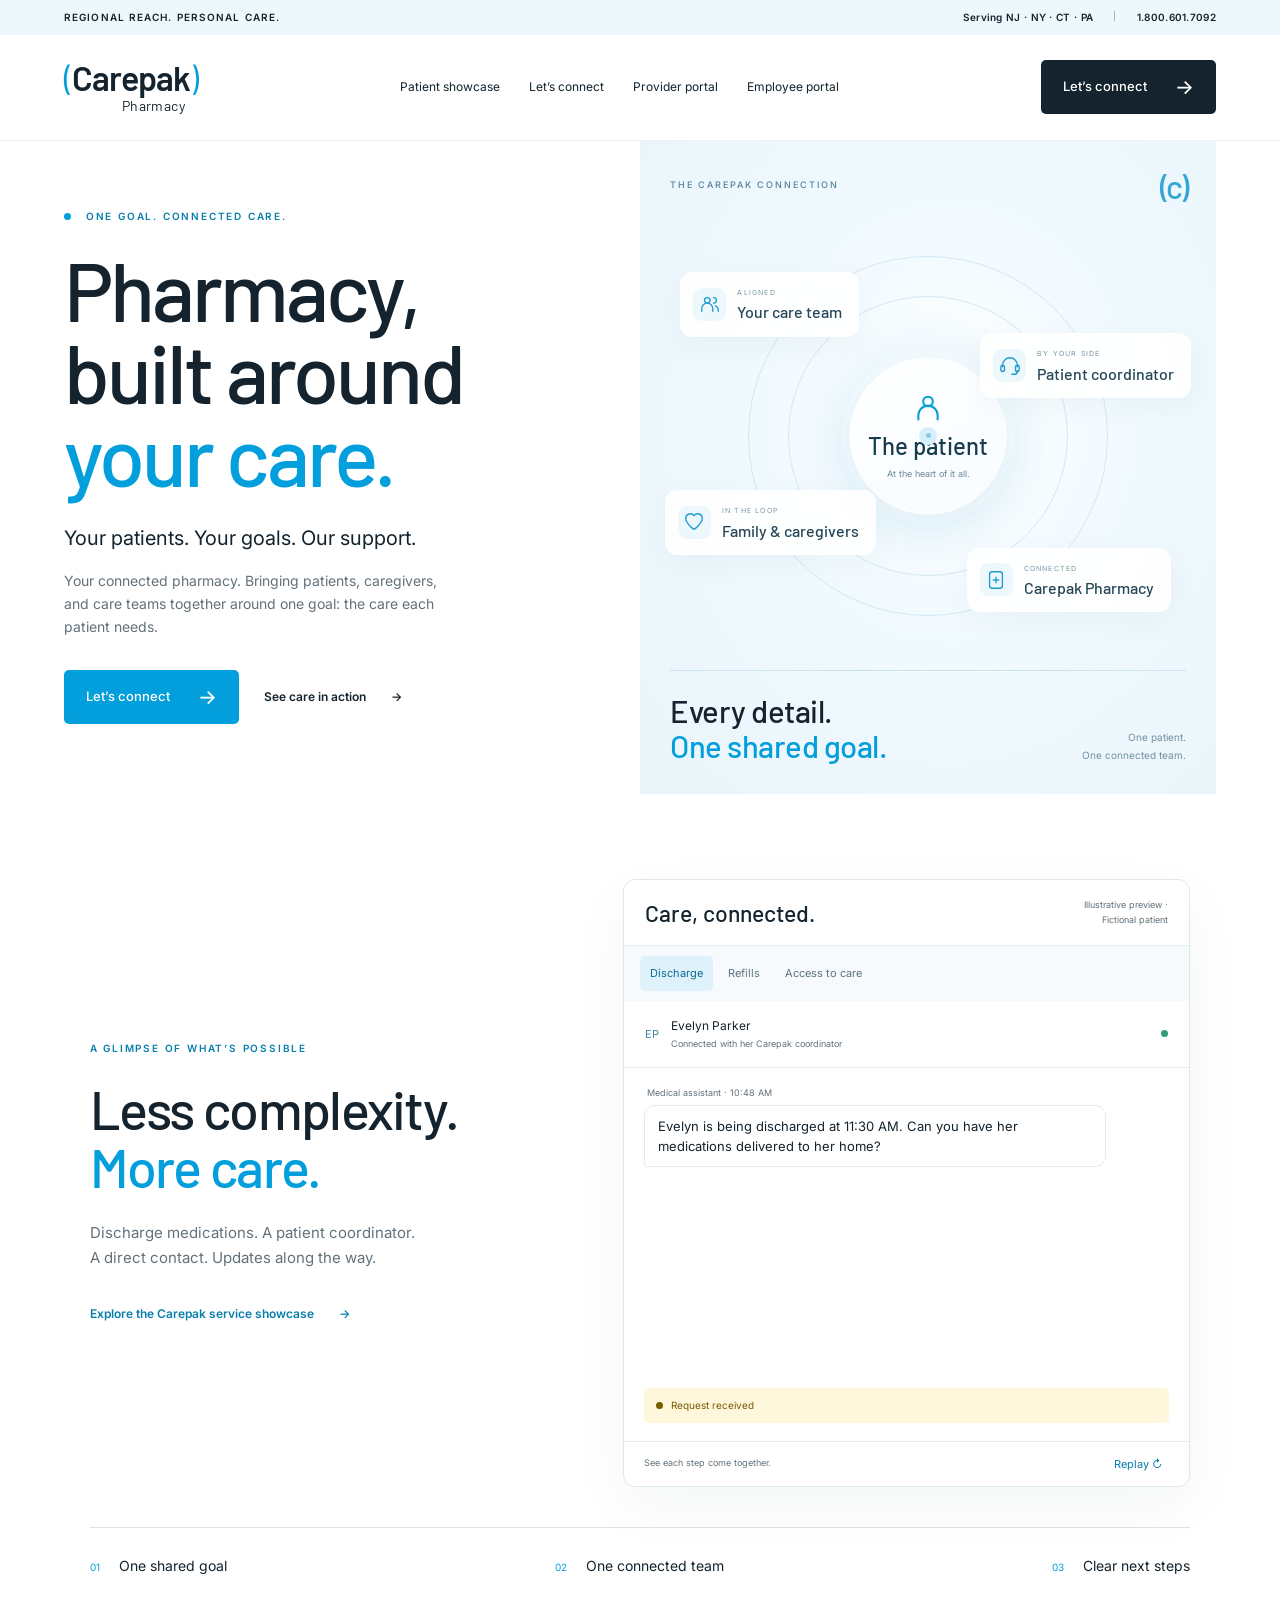
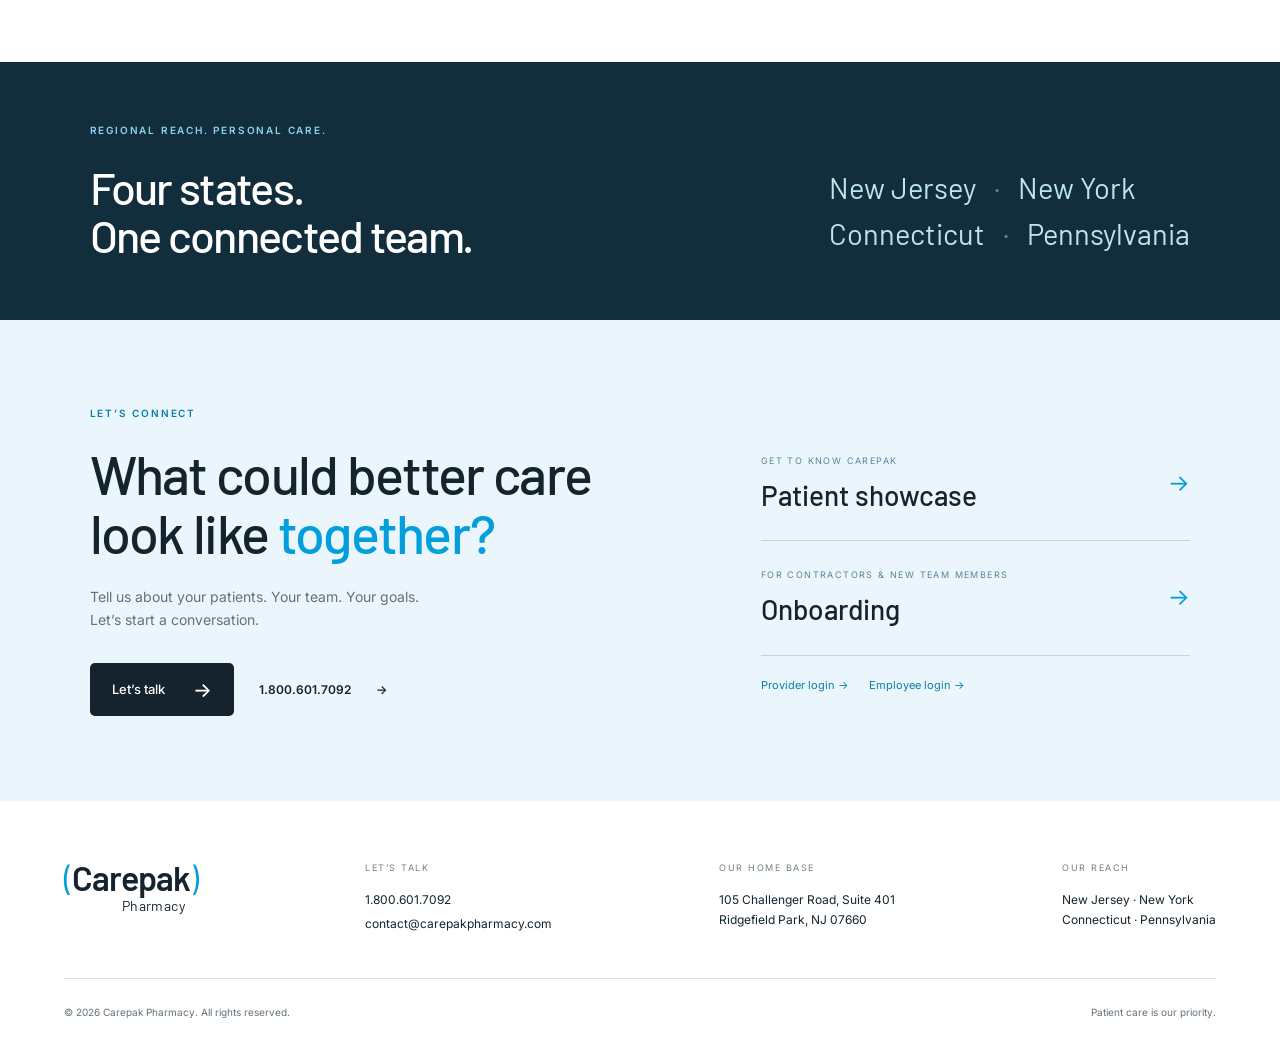
==== commit 8a7bf65d: "Restore 'Less complexity. More care.' section with animated care-coordination chat Three illustrativ" ====
--- a/index.html
+++ b/index.html
@@ -1,8 +1,9 @@
-<!doctype html><html lang="en"><head><meta charset="utf-8"><meta name="viewport" content="width=device-width,initial-scale=1"><title>Carepak Pharmacy | Care, connected.</title><meta name="description" content="Coordinated pharmacy care for patients and care teams across New Jersey, New York, Connecticut and Pennsylvania."><link rel="preconnect" href="https://fonts.googleapis.com"><link href="https://fonts.googleapis.com/css2?family=Barlow:wght@400;500;600;700&family=Inter:wght@400;500;600;700&display=swap" rel="stylesheet"><link rel="stylesheet" href="style.css?v=4"></head><body>
+<!doctype html><html lang="en"><head><meta charset="utf-8"><meta name="viewport" content="width=device-width,initial-scale=1"><title>Carepak Pharmacy | Care, connected.</title><meta name="description" content="Coordinated pharmacy care for patients and care teams across New Jersey, New York, Connecticut and Pennsylvania."><link rel="preconnect" href="https://fonts.googleapis.com"><link href="https://fonts.googleapis.com/css2?family=Barlow:wght@400;500;600;700&family=Inter:wght@400;500;600;700&display=swap" rel="stylesheet"><link rel="stylesheet" href="style.css?v=5"></head><body>
 <div class="territory"><span>REGIONAL REACH. PERSONAL CARE.</span><span>Serving NJ · NY · CT · PA <i></i> <a href="tel:18006017092">1.800.601.7092</a></span></div>
 <header><a class="logo" href="#" aria-label="Carepak Pharmacy home"><span><b>(</b>Carepak<b>)</b></span><small>Pharmacy</small></a><nav aria-label="Main navigation"><a href="https://start.carepakpharmacy.com/letsconnect/">Patient showcase</a><a href="#connect-section">Let’s connect</a><button class="nav-portal" data-portal="provider">Provider portal</button><button class="nav-portal" data-portal="employee">Employee portal</button></nav><a class="btn dark" href="#connect-section">Let’s connect <span>→</span></a><button class="mobile-menu" aria-label="Open navigation" aria-expanded="false">☰</button></header>
 <main><section class="hero"><div class="hero-copy"><p class="eyebrow"><span class="dot"></span> ONE GOAL. CONNECTED CARE.</p><h1>Pharmacy,<br>built around<br><em>your care.</em></h1><p class="hero-lead">Your patients. Your goals. Our support.</p><p class="sub">Your connected pharmacy. Bringing patients, caregivers, and care teams together around one goal: the care each patient needs.</p><div class="actions"><a class="btn blue" href="#connect-section">Let’s connect <span>→</span></a><a class="text-link" href="https://start.carepakpharmacy.com/letsconnect/">See care in action <span>→</span></a></div></div><div class="hero-art care-orbit-art"><div class="orbit-topline"><span class="orbit-kicker">THE CAREPAK CONNECTION</span><span class="orbit-mini-mark">(c)</span></div><div class="orbit-scene" role="img" aria-label="The patient at the center, connected to their care team, patient coordinator, family and caregivers, and Carepak Pharmacy"><div class="orbit-halo"></div><div class="orbit-track outer-track"></div><div class="orbit-track inner-track"></div><span class="orbit-spark spark-one"></span><span class="orbit-spark spark-two"></span><div class="patient-core"><div class="patient-icon"><svg viewBox="0 0 24 24" fill="none" stroke="currentColor" stroke-width="1.5" stroke-linecap="round" stroke-linejoin="round" aria-hidden="true"><circle cx="12" cy="8" r="3.5"/><path d="M5 21v-3a7 7 0 0 1 14 0v3"/></svg></div><span>The patient</span><small>At the heart of it all.</small></div><div class="orbit-label label-team"><span class="orbit-icon"><svg viewBox="0 0 24 24" fill="none" stroke="currentColor" stroke-width="1.5" stroke-linecap="round" stroke-linejoin="round" aria-hidden="true"><circle cx="9" cy="8" r="3"/><path d="M3 20v-3a6 6 0 0 1 12 0v3M16 5a3 3 0 0 1 0 6m2 3a5 5 0 0 1 3 4v2"/></svg></span><div><small>ALIGNED</small><strong>Your care team</strong></div></div><div class="orbit-label label-coordinator"><span class="orbit-icon"><svg viewBox="0 0 24 24" fill="none" stroke="currentColor" stroke-width="1.5" stroke-linecap="round" stroke-linejoin="round" aria-hidden="true"><path d="M4 13v-2a8 8 0 0 1 16 0v2M20 17v1a3 3 0 0 1-3 3h-3"/><rect x="2" y="11" width="4" height="7" rx="2"/><rect x="18" y="11" width="4" height="7" rx="2"/></svg></span><div><small>BY YOUR SIDE</small><strong>Patient coordinator</strong></div></div><div class="orbit-label label-family"><span class="orbit-icon"><svg viewBox="0 0 24 24" fill="none" stroke="currentColor" stroke-width="1.5" stroke-linecap="round" stroke-linejoin="round" aria-hidden="true"><path d="M12 20S3 14 3 8a5 5 0 0 1 9-3 5 5 0 0 1 9 3c0 6-9 12-9 12Z"/></svg></span><div><small>IN THE LOOP</small><strong>Family & caregivers</strong></div></div><div class="orbit-label label-pharmacy"><span class="orbit-icon"><svg viewBox="0 0 24 24" fill="none" stroke="currentColor" stroke-width="1.5" stroke-linecap="round" stroke-linejoin="round" aria-hidden="true"><rect x="5" y="3" width="14" height="18" rx="3"/><path d="M9 12h6m-3-3v6"/></svg></span><div><small>CONNECTED</small><strong>Carepak Pharmacy</strong></div></div></div><div class="orbit-footline"><p>Every detail.<br><em>One shared goal.</em></p><span>One patient.<br>One connected team.</span></div></div></section>
+<section class="teaser" id="showcase"><div class="teaser-heading"><p class="eyebrow">A GLIMPSE OF WHAT’S POSSIBLE</p><h2>Less complexity.<br><em>More care.</em></h2><p>Discharge medications. A patient coordinator.<br>A direct contact. Updates along the way.</p><a class="text-link" href="https://start.carepakpharmacy.com/letsconnect/">Explore the Carepak service showcase <span>→</span></a></div><div class="care-chat" aria-label="Illustrative care coordination chat"><div class="chat-brand"><strong>Care, connected.</strong><small>Illustrative preview · Fictional patient</small></div><div class="chat-scenarios" role="tablist" aria-label="Care coordination examples"><button role="tab" aria-selected="true" id="scenario-0" aria-controls="chat-demo" data-scenario="0">Discharge</button><button role="tab" aria-selected="false" id="scenario-1" aria-controls="chat-demo" data-scenario="1">Refills</button><button role="tab" aria-selected="false" id="scenario-2" aria-controls="chat-demo" data-scenario="2">Access to care</button></div><div class="chat-patient">EP <span>Evelyn Parker<small>Connected with her Carepak coordinator</small></span><span class="chat-dot"></span></div><div id="chat-demo" role="tabpanel" aria-labelledby="scenario-0"><div class="chat-stream" aria-live="polite" aria-atomic="false"></div><div class="chat-typing" aria-hidden="true">Carepak is typing <span>•••</span></div><div class="care-status" role="status">Request received</div></div><div class="chat-controls"><span>See each step come together.</span><button type="button" id="replay-chat">Replay ↻</button></div></div><div class="teaser-principles"><span><small>01</small> One shared goal</span><span><small>02</small> One connected team</span><span><small>03</small> Clear next steps</span></div></section>
 <section class="regional"><p class="eyebrow">REGIONAL REACH. PERSONAL CARE.</p><div><h2>Four states.<br>One connected team.</h2><p>New Jersey <span>·</span> New York<br>Connecticut <span>·</span> Pennsylvania</p></div></section>
 <section class="connect-section" id="connect-section"><div><p class="eyebrow">LET’S CONNECT</p><h2>What could better care <br>look like <em>together?</em></h2><p>Tell us about your patients. Your team. Your goals.<br>Let’s start a conversation.</p><div class="actions"><a class="btn dark" href="https://start.carepakpharmacy.com/letsconnect/">Let’s talk <span>→</span></a><a class="text-link" href="tel:18006017092">1.800.601.7092 <span>→</span></a></div></div><div class="next-steps"><a href="https://start.carepakpharmacy.com/letsconnect/"><span><small>GET TO KNOW CAREPAK</small><strong>Patient showcase</strong></span><b>→</b></a><a href="https://carepak-onboarding.onrender.com/contractor"><span><small>FOR CONTRACTORS &amp; NEW TEAM MEMBERS</small><strong>Onboarding</strong></span><b>→</b></a><div class="portal-shortcuts"><button data-portal="provider">Provider login →</button><button data-portal="employee">Employee login →</button></div></div></section></main>
 <footer><div class="footer-main"><a class="logo" href="#"><span><b>(</b>Carepak<b>)</b></span><small>Pharmacy</small></a><div><span class="foot-label">LET’S TALK</span><a href="tel:18006017092">1.800.601.7092</a><a href="mailto:contact@carepakpharmacy.com">contact@carepakpharmacy.com</a></div><div><span class="foot-label">OUR HOME BASE</span><p>105 Challenger Road, Suite 401<br>Ridgefield Park, NJ 07660</p></div><div><span class="foot-label">OUR REACH</span><p>New Jersey · New York<br>Connecticut · Pennsylvania</p></div></div><div class="footer-bottom"><span>© 2026 Carepak Pharmacy. All rights reserved.</span><span>Patient care is our priority.</span></div></footer>
-<dialog id="portal-dialog" aria-labelledby="portal-title"><button class="close" id="portal-close" aria-label="Close portal">×</button><p class="eyebrow">CAREPAK PORTAL</p><h2 id="portal-title">Provider login</h2><div id="portal-body"></div></dialog><script src="app.js?v=2"></script></body></html>
+<dialog id="portal-dialog" aria-labelledby="portal-title"><button class="close" id="portal-close" aria-label="Close portal">×</button><p class="eyebrow">CAREPAK PORTAL</p><h2 id="portal-title">Provider login</h2><div id="portal-body"></div></dialog><script src="app.js?v=3"></script></body></html>
--- a/style.css
+++ b/style.css
@@ -31,3 +31,23 @@
 @keyframes orbit-a{from{transform:rotate(-51deg) translateX(var(--orbit-r,175px)) rotate(51deg)}to{transform:rotate(309deg) translateX(var(--orbit-r,175px)) rotate(-309deg)}}
 @keyframes orbit-b{from{transform:rotate(139deg) translateX(var(--orbit-r,175px)) rotate(-139deg)}to{transform:rotate(499deg) translateX(var(--orbit-r,175px)) rotate(-499deg)}}
 @media(prefers-reduced-motion:reduce){.hero .eyebrow .dot,.orbit-scene .orbit-spark{animation:none}}
+
+/* ---- Care chat demo (restored) ---- */
+.chat-msg{max-width:88%;margin-bottom:12px;animation:chat-in .45s ease both}
+.chat-msg small{display:block;font-size:9px;color:var(--muted);margin:0 0 4px 3px}
+.chat-msg div{border:1px solid #e1ebf0;border-radius:11px 11px 11px 3px;padding:10px 13px;font-size:13px;line-height:1.55;color:var(--ink);background:#fff}
+.chat-msg.out{margin-left:auto}
+.chat-msg.out small{text-align:right;margin-right:3px}
+.chat-msg.out div{background:#e9f6fd;border-color:#d3ecf9;border-radius:11px 11px 3px 11px}
+.chat-typing{opacity:0;transition:opacity .2s}
+.chat-typing.on{opacity:1}
+.chat-typing.on span{animation:chat-dots 1s infinite}
+.care-status{display:flex;align-items:center;gap:8px;background:#fff7dc;color:#7a5b00;transition:background .3s,color .3s}
+.care-status::before{content:'';width:7px;height:7px;border-radius:50%;background:currentColor;flex:none}
+.care-status.done{background:#edf8f3;color:#37775e}
+.chat-controls button{cursor:pointer}
+.chat-scenarios button{cursor:pointer}
+@keyframes chat-in{from{opacity:0;transform:translateY(8px)}to{opacity:1;transform:none}}
+@keyframes chat-dots{50%{opacity:.3}}
+@media(max-width:700px){.chat-msg{max-width:95%}.chat-msg div{font-size:12px}}
+@media(prefers-reduced-motion:reduce){.chat-msg,.chat-typing.on span{animation:none}}
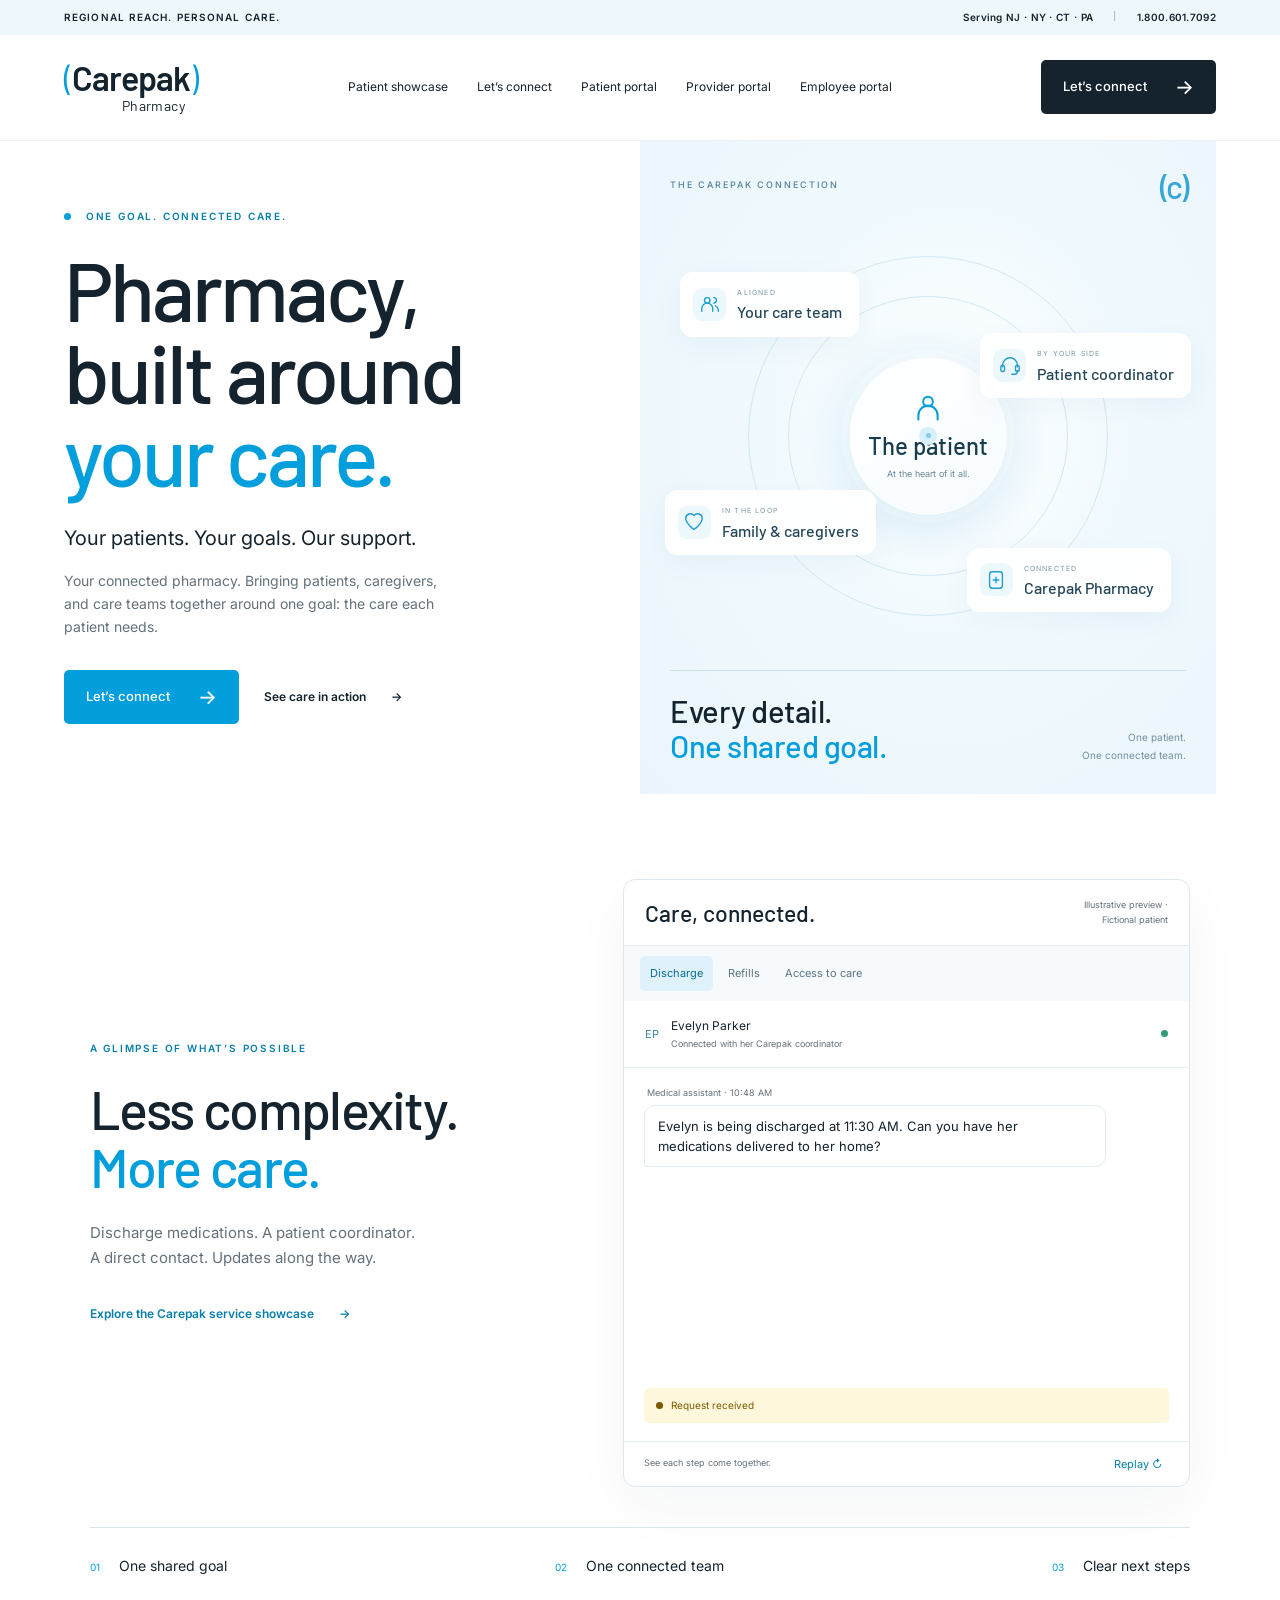
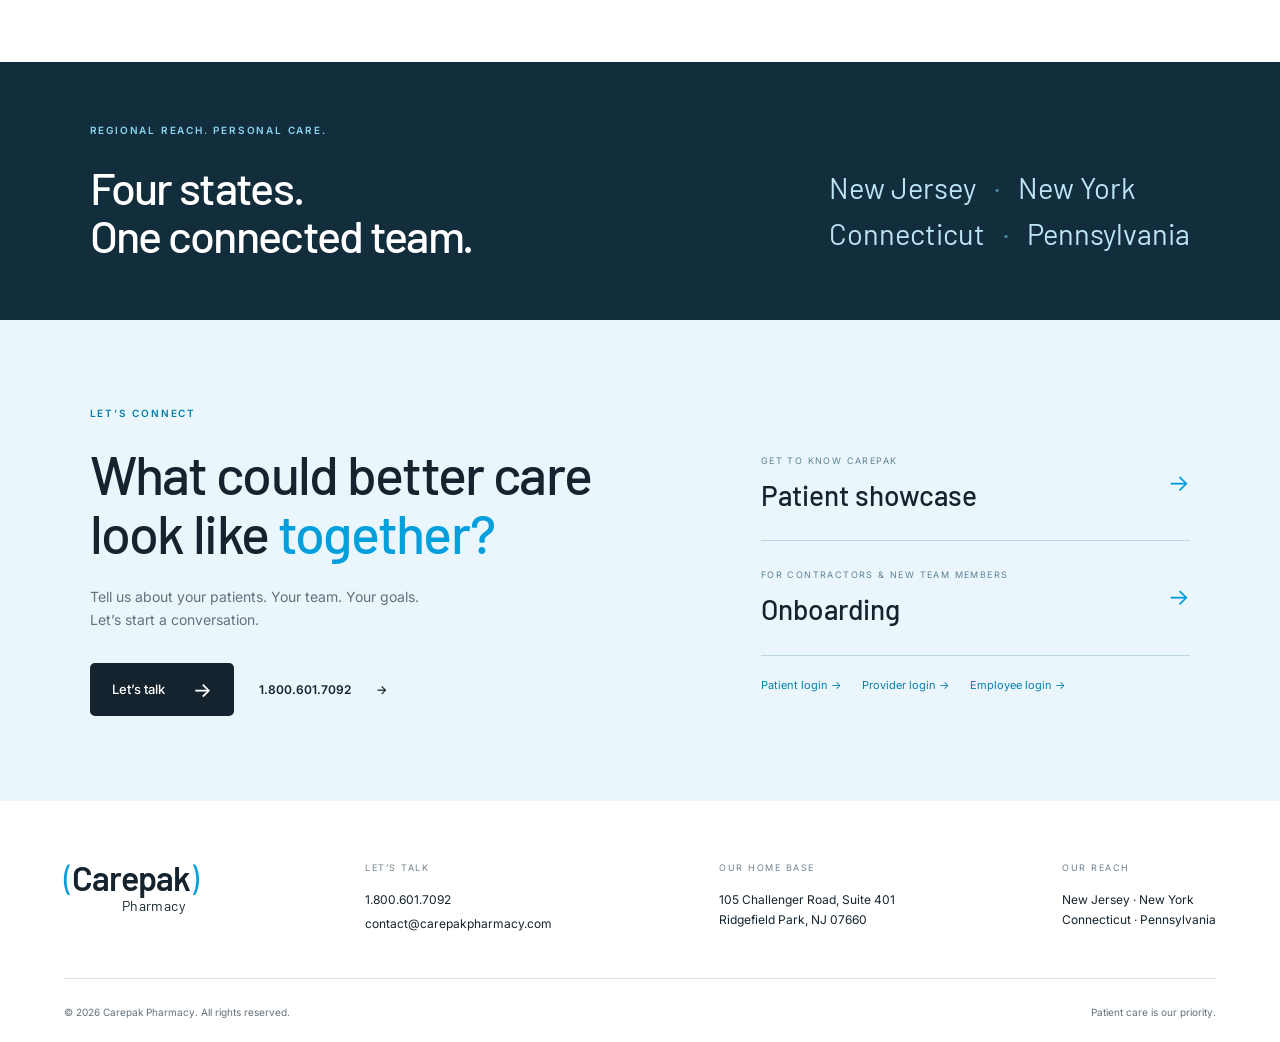
==== commit 7bafe005: "Add patient portal login (access code + date of birth); preview only, nothing sent or stored Co-Auth" ====
--- a/index.html
+++ b/index.html
@@ -1,9 +1,9 @@
-<!doctype html><html lang="en"><head><meta charset="utf-8"><meta name="viewport" content="width=device-width,initial-scale=1"><title>Carepak Pharmacy | Care, connected.</title><meta name="description" content="Coordinated pharmacy care for patients and care teams across New Jersey, New York, Connecticut and Pennsylvania."><link rel="preconnect" href="https://fonts.googleapis.com"><link href="https://fonts.googleapis.com/css2?family=Barlow:wght@400;500;600;700&family=Inter:wght@400;500;600;700&display=swap" rel="stylesheet"><link rel="stylesheet" href="style.css?v=5"></head><body>
+<!doctype html><html lang="en"><head><meta charset="utf-8"><meta name="viewport" content="width=device-width,initial-scale=1"><title>Carepak Pharmacy | Care, connected.</title><meta name="description" content="Coordinated pharmacy care for patients and care teams across New Jersey, New York, Connecticut and Pennsylvania."><link rel="preconnect" href="https://fonts.googleapis.com"><link href="https://fonts.googleapis.com/css2?family=Barlow:wght@400;500;600;700&family=Inter:wght@400;500;600;700&display=swap" rel="stylesheet"><link rel="stylesheet" href="style.css?v=7"></head><body>
 <div class="territory"><span>REGIONAL REACH. PERSONAL CARE.</span><span>Serving NJ · NY · CT · PA <i></i> <a href="tel:18006017092">1.800.601.7092</a></span></div>
-<header><a class="logo" href="#" aria-label="Carepak Pharmacy home"><span><b>(</b>Carepak<b>)</b></span><small>Pharmacy</small></a><nav aria-label="Main navigation"><a href="https://start.carepakpharmacy.com/letsconnect/">Patient showcase</a><a href="#connect-section">Let’s connect</a><button class="nav-portal" data-portal="provider">Provider portal</button><button class="nav-portal" data-portal="employee">Employee portal</button></nav><a class="btn dark" href="#connect-section">Let’s connect <span>→</span></a><button class="mobile-menu" aria-label="Open navigation" aria-expanded="false">☰</button></header>
+<header><a class="logo" href="#" aria-label="Carepak Pharmacy home"><span><b>(</b>Carepak<b>)</b></span><small>Pharmacy</small></a><nav aria-label="Main navigation"><a href="https://start.carepakpharmacy.com/letsconnect/">Patient showcase</a><a href="#connect-section">Let’s connect</a><button class="nav-portal" data-portal="patient">Patient portal</button><button class="nav-portal" data-portal="provider">Provider portal</button><button class="nav-portal" data-portal="employee">Employee portal</button></nav><a class="btn dark" href="#connect-section">Let’s connect <span>→</span></a><button class="mobile-menu" aria-label="Open navigation" aria-expanded="false">☰</button></header>
 <main><section class="hero"><div class="hero-copy"><p class="eyebrow"><span class="dot"></span> ONE GOAL. CONNECTED CARE.</p><h1>Pharmacy,<br>built around<br><em>your care.</em></h1><p class="hero-lead">Your patients. Your goals. Our support.</p><p class="sub">Your connected pharmacy. Bringing patients, caregivers, and care teams together around one goal: the care each patient needs.</p><div class="actions"><a class="btn blue" href="#connect-section">Let’s connect <span>→</span></a><a class="text-link" href="https://start.carepakpharmacy.com/letsconnect/">See care in action <span>→</span></a></div></div><div class="hero-art care-orbit-art"><div class="orbit-topline"><span class="orbit-kicker">THE CAREPAK CONNECTION</span><span class="orbit-mini-mark">(c)</span></div><div class="orbit-scene" role="img" aria-label="The patient at the center, connected to their care team, patient coordinator, family and caregivers, and Carepak Pharmacy"><div class="orbit-halo"></div><div class="orbit-track outer-track"></div><div class="orbit-track inner-track"></div><span class="orbit-spark spark-one"></span><span class="orbit-spark spark-two"></span><div class="patient-core"><div class="patient-icon"><svg viewBox="0 0 24 24" fill="none" stroke="currentColor" stroke-width="1.5" stroke-linecap="round" stroke-linejoin="round" aria-hidden="true"><circle cx="12" cy="8" r="3.5"/><path d="M5 21v-3a7 7 0 0 1 14 0v3"/></svg></div><span>The patient</span><small>At the heart of it all.</small></div><div class="orbit-label label-team"><span class="orbit-icon"><svg viewBox="0 0 24 24" fill="none" stroke="currentColor" stroke-width="1.5" stroke-linecap="round" stroke-linejoin="round" aria-hidden="true"><circle cx="9" cy="8" r="3"/><path d="M3 20v-3a6 6 0 0 1 12 0v3M16 5a3 3 0 0 1 0 6m2 3a5 5 0 0 1 3 4v2"/></svg></span><div><small>ALIGNED</small><strong>Your care team</strong></div></div><div class="orbit-label label-coordinator"><span class="orbit-icon"><svg viewBox="0 0 24 24" fill="none" stroke="currentColor" stroke-width="1.5" stroke-linecap="round" stroke-linejoin="round" aria-hidden="true"><path d="M4 13v-2a8 8 0 0 1 16 0v2M20 17v1a3 3 0 0 1-3 3h-3"/><rect x="2" y="11" width="4" height="7" rx="2"/><rect x="18" y="11" width="4" height="7" rx="2"/></svg></span><div><small>BY YOUR SIDE</small><strong>Patient coordinator</strong></div></div><div class="orbit-label label-family"><span class="orbit-icon"><svg viewBox="0 0 24 24" fill="none" stroke="currentColor" stroke-width="1.5" stroke-linecap="round" stroke-linejoin="round" aria-hidden="true"><path d="M12 20S3 14 3 8a5 5 0 0 1 9-3 5 5 0 0 1 9 3c0 6-9 12-9 12Z"/></svg></span><div><small>IN THE LOOP</small><strong>Family & caregivers</strong></div></div><div class="orbit-label label-pharmacy"><span class="orbit-icon"><svg viewBox="0 0 24 24" fill="none" stroke="currentColor" stroke-width="1.5" stroke-linecap="round" stroke-linejoin="round" aria-hidden="true"><rect x="5" y="3" width="14" height="18" rx="3"/><path d="M9 12h6m-3-3v6"/></svg></span><div><small>CONNECTED</small><strong>Carepak Pharmacy</strong></div></div></div><div class="orbit-footline"><p>Every detail.<br><em>One shared goal.</em></p><span>One patient.<br>One connected team.</span></div></div></section>
 <section class="teaser" id="showcase"><div class="teaser-heading"><p class="eyebrow">A GLIMPSE OF WHAT’S POSSIBLE</p><h2>Less complexity.<br><em>More care.</em></h2><p>Discharge medications. A patient coordinator.<br>A direct contact. Updates along the way.</p><a class="text-link" href="https://start.carepakpharmacy.com/letsconnect/">Explore the Carepak service showcase <span>→</span></a></div><div class="care-chat" aria-label="Illustrative care coordination chat"><div class="chat-brand"><strong>Care, connected.</strong><small>Illustrative preview · Fictional patient</small></div><div class="chat-scenarios" role="tablist" aria-label="Care coordination examples"><button role="tab" aria-selected="true" id="scenario-0" aria-controls="chat-demo" data-scenario="0">Discharge</button><button role="tab" aria-selected="false" id="scenario-1" aria-controls="chat-demo" data-scenario="1">Refills</button><button role="tab" aria-selected="false" id="scenario-2" aria-controls="chat-demo" data-scenario="2">Access to care</button></div><div class="chat-patient">EP <span>Evelyn Parker<small>Connected with her Carepak coordinator</small></span><span class="chat-dot"></span></div><div id="chat-demo" role="tabpanel" aria-labelledby="scenario-0"><div class="chat-stream" aria-live="polite" aria-atomic="false"></div><div class="chat-typing" aria-hidden="true">Carepak is typing <span>•••</span></div><div class="care-status" role="status">Request received</div></div><div class="chat-controls"><span>See each step come together.</span><button type="button" id="replay-chat">Replay ↻</button></div></div><div class="teaser-principles"><span><small>01</small> One shared goal</span><span><small>02</small> One connected team</span><span><small>03</small> Clear next steps</span></div></section>
 <section class="regional"><p class="eyebrow">REGIONAL REACH. PERSONAL CARE.</p><div><h2>Four states.<br>One connected team.</h2><p>New Jersey <span>·</span> New York<br>Connecticut <span>·</span> Pennsylvania</p></div></section>
-<section class="connect-section" id="connect-section"><div><p class="eyebrow">LET’S CONNECT</p><h2>What could better care <br>look like <em>together?</em></h2><p>Tell us about your patients. Your team. Your goals.<br>Let’s start a conversation.</p><div class="actions"><a class="btn dark" href="https://start.carepakpharmacy.com/letsconnect/">Let’s talk <span>→</span></a><a class="text-link" href="tel:18006017092">1.800.601.7092 <span>→</span></a></div></div><div class="next-steps"><a href="https://start.carepakpharmacy.com/letsconnect/"><span><small>GET TO KNOW CAREPAK</small><strong>Patient showcase</strong></span><b>→</b></a><a href="https://carepak-onboarding.onrender.com/contractor"><span><small>FOR CONTRACTORS &amp; NEW TEAM MEMBERS</small><strong>Onboarding</strong></span><b>→</b></a><div class="portal-shortcuts"><button data-portal="provider">Provider login →</button><button data-portal="employee">Employee login →</button></div></div></section></main>
+<section class="connect-section" id="connect-section"><div><p class="eyebrow">LET’S CONNECT</p><h2>What could better care <br>look like <em>together?</em></h2><p>Tell us about your patients. Your team. Your goals.<br>Let’s start a conversation.</p><div class="actions"><a class="btn dark" href="https://start.carepakpharmacy.com/letsconnect/">Let’s talk <span>→</span></a><a class="text-link" href="tel:18006017092">1.800.601.7092 <span>→</span></a></div></div><div class="next-steps"><a href="https://start.carepakpharmacy.com/letsconnect/"><span><small>GET TO KNOW CAREPAK</small><strong>Patient showcase</strong></span><b>→</b></a><a href="https://carepak-onboarding.onrender.com/contractor"><span><small>FOR CONTRACTORS &amp; NEW TEAM MEMBERS</small><strong>Onboarding</strong></span><b>→</b></a><div class="portal-shortcuts"><button data-portal="patient">Patient login →</button><button data-portal="provider">Provider login →</button><button data-portal="employee">Employee login →</button></div></div></section></main>
 <footer><div class="footer-main"><a class="logo" href="#"><span><b>(</b>Carepak<b>)</b></span><small>Pharmacy</small></a><div><span class="foot-label">LET’S TALK</span><a href="tel:18006017092">1.800.601.7092</a><a href="mailto:contact@carepakpharmacy.com">contact@carepakpharmacy.com</a></div><div><span class="foot-label">OUR HOME BASE</span><p>105 Challenger Road, Suite 401<br>Ridgefield Park, NJ 07660</p></div><div><span class="foot-label">OUR REACH</span><p>New Jersey · New York<br>Connecticut · Pennsylvania</p></div></div><div class="footer-bottom"><span>© 2026 Carepak Pharmacy. All rights reserved.</span><span>Patient care is our priority.</span></div></footer>
-<dialog id="portal-dialog" aria-labelledby="portal-title"><button class="close" id="portal-close" aria-label="Close portal">×</button><p class="eyebrow">CAREPAK PORTAL</p><h2 id="portal-title">Provider login</h2><div id="portal-body"></div></dialog><script src="app.js?v=3"></script></body></html>
+<dialog id="portal-dialog" aria-labelledby="portal-title"><button class="close" id="portal-close" aria-label="Close portal">×</button><p class="eyebrow">CAREPAK PORTAL</p><h2 id="portal-title">Provider login</h2><div id="portal-body"></div></dialog><script src="app.js?v=5"></script></body></html>
--- a/style.css
+++ b/style.css
@@ -51,3 +51,8 @@
 @keyframes chat-dots{50%{opacity:.3}}
 @media(max-width:700px){.chat-msg{max-width:95%}.chat-msg div{font-size:12px}}
 @media(prefers-reduced-motion:reduce){.chat-msg,.chat-typing.on span{animation:none}}
+/* Portal: email field above access code */
+.portal-form .portal-email{text-transform:none;letter-spacing:normal;margin-bottom:14px}
+/* Patient portal: date field and three login shortcuts */
+.portal-form .portal-dob{text-transform:none;letter-spacing:normal;margin-bottom:14px}
+.portal-shortcuts{flex-wrap:wrap}
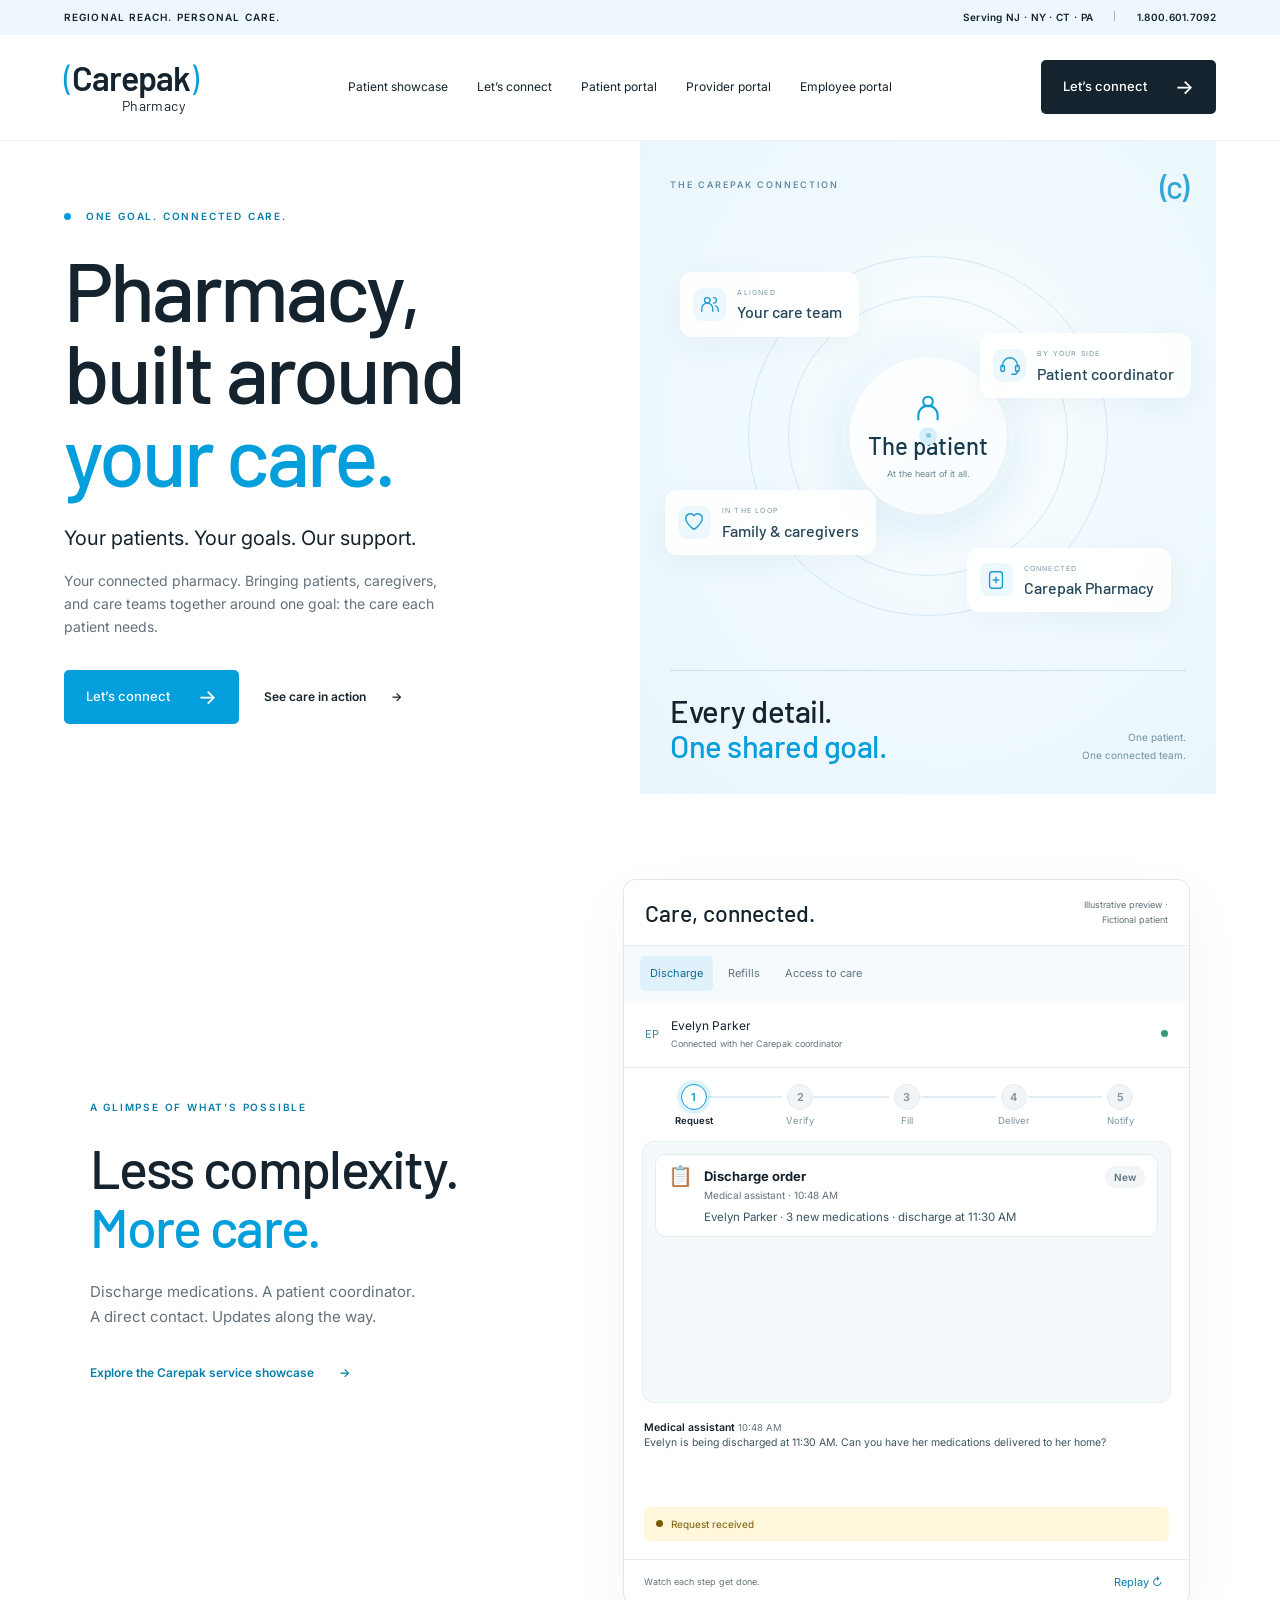
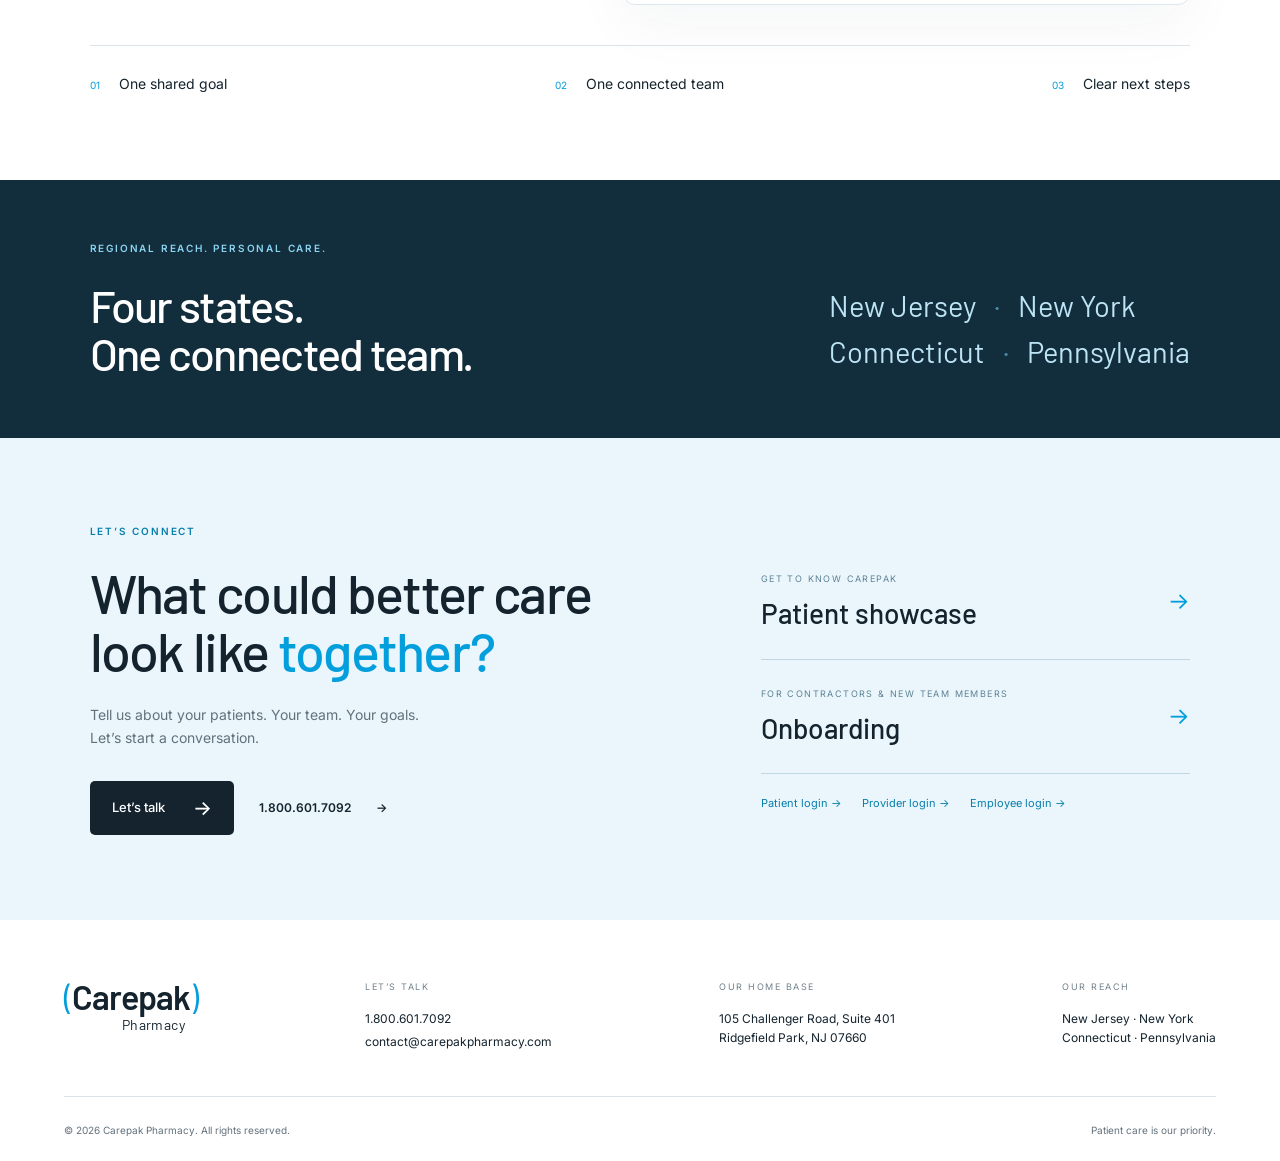
==== commit bf26edcf: "Care demo: animated workflow (step rail, cursor clicks, status updates, PA packet generation, delive" ====
--- a/index.html
+++ b/index.html
@@ -1,9 +1,9 @@
-<!doctype html><html lang="en"><head><meta charset="utf-8"><meta name="viewport" content="width=device-width,initial-scale=1"><title>Carepak Pharmacy | Care, connected.</title><meta name="description" content="Coordinated pharmacy care for patients and care teams across New Jersey, New York, Connecticut and Pennsylvania."><link rel="preconnect" href="https://fonts.googleapis.com"><link href="https://fonts.googleapis.com/css2?family=Barlow:wght@400;500;600;700&family=Inter:wght@400;500;600;700&display=swap" rel="stylesheet"><link rel="stylesheet" href="style.css?v=7"></head><body>
+<!doctype html><html lang="en"><head><meta charset="utf-8"><meta name="viewport" content="width=device-width,initial-scale=1"><title>Carepak Pharmacy | Care, connected.</title><meta name="description" content="Coordinated pharmacy care for patients and care teams across New Jersey, New York, Connecticut and Pennsylvania."><link rel="preconnect" href="https://fonts.googleapis.com"><link href="https://fonts.googleapis.com/css2?family=Barlow:wght@400;500;600;700&family=Inter:wght@400;500;600;700&display=swap" rel="stylesheet"><link rel="stylesheet" href="style.css?v=8"></head><body>
 <div class="territory"><span>REGIONAL REACH. PERSONAL CARE.</span><span>Serving NJ · NY · CT · PA <i></i> <a href="tel:18006017092">1.800.601.7092</a></span></div>
 <header><a class="logo" href="#" aria-label="Carepak Pharmacy home"><span><b>(</b>Carepak<b>)</b></span><small>Pharmacy</small></a><nav aria-label="Main navigation"><a href="https://start.carepakpharmacy.com/letsconnect/">Patient showcase</a><a href="#connect-section">Let’s connect</a><button class="nav-portal" data-portal="patient">Patient portal</button><button class="nav-portal" data-portal="provider">Provider portal</button><button class="nav-portal" data-portal="employee">Employee portal</button></nav><a class="btn dark" href="#connect-section">Let’s connect <span>→</span></a><button class="mobile-menu" aria-label="Open navigation" aria-expanded="false">☰</button></header>
 <main><section class="hero"><div class="hero-copy"><p class="eyebrow"><span class="dot"></span> ONE GOAL. CONNECTED CARE.</p><h1>Pharmacy,<br>built around<br><em>your care.</em></h1><p class="hero-lead">Your patients. Your goals. Our support.</p><p class="sub">Your connected pharmacy. Bringing patients, caregivers, and care teams together around one goal: the care each patient needs.</p><div class="actions"><a class="btn blue" href="#connect-section">Let’s connect <span>→</span></a><a class="text-link" href="https://start.carepakpharmacy.com/letsconnect/">See care in action <span>→</span></a></div></div><div class="hero-art care-orbit-art"><div class="orbit-topline"><span class="orbit-kicker">THE CAREPAK CONNECTION</span><span class="orbit-mini-mark">(c)</span></div><div class="orbit-scene" role="img" aria-label="The patient at the center, connected to their care team, patient coordinator, family and caregivers, and Carepak Pharmacy"><div class="orbit-halo"></div><div class="orbit-track outer-track"></div><div class="orbit-track inner-track"></div><span class="orbit-spark spark-one"></span><span class="orbit-spark spark-two"></span><div class="patient-core"><div class="patient-icon"><svg viewBox="0 0 24 24" fill="none" stroke="currentColor" stroke-width="1.5" stroke-linecap="round" stroke-linejoin="round" aria-hidden="true"><circle cx="12" cy="8" r="3.5"/><path d="M5 21v-3a7 7 0 0 1 14 0v3"/></svg></div><span>The patient</span><small>At the heart of it all.</small></div><div class="orbit-label label-team"><span class="orbit-icon"><svg viewBox="0 0 24 24" fill="none" stroke="currentColor" stroke-width="1.5" stroke-linecap="round" stroke-linejoin="round" aria-hidden="true"><circle cx="9" cy="8" r="3"/><path d="M3 20v-3a6 6 0 0 1 12 0v3M16 5a3 3 0 0 1 0 6m2 3a5 5 0 0 1 3 4v2"/></svg></span><div><small>ALIGNED</small><strong>Your care team</strong></div></div><div class="orbit-label label-coordinator"><span class="orbit-icon"><svg viewBox="0 0 24 24" fill="none" stroke="currentColor" stroke-width="1.5" stroke-linecap="round" stroke-linejoin="round" aria-hidden="true"><path d="M4 13v-2a8 8 0 0 1 16 0v2M20 17v1a3 3 0 0 1-3 3h-3"/><rect x="2" y="11" width="4" height="7" rx="2"/><rect x="18" y="11" width="4" height="7" rx="2"/></svg></span><div><small>BY YOUR SIDE</small><strong>Patient coordinator</strong></div></div><div class="orbit-label label-family"><span class="orbit-icon"><svg viewBox="0 0 24 24" fill="none" stroke="currentColor" stroke-width="1.5" stroke-linecap="round" stroke-linejoin="round" aria-hidden="true"><path d="M12 20S3 14 3 8a5 5 0 0 1 9-3 5 5 0 0 1 9 3c0 6-9 12-9 12Z"/></svg></span><div><small>IN THE LOOP</small><strong>Family & caregivers</strong></div></div><div class="orbit-label label-pharmacy"><span class="orbit-icon"><svg viewBox="0 0 24 24" fill="none" stroke="currentColor" stroke-width="1.5" stroke-linecap="round" stroke-linejoin="round" aria-hidden="true"><rect x="5" y="3" width="14" height="18" rx="3"/><path d="M9 12h6m-3-3v6"/></svg></span><div><small>CONNECTED</small><strong>Carepak Pharmacy</strong></div></div></div><div class="orbit-footline"><p>Every detail.<br><em>One shared goal.</em></p><span>One patient.<br>One connected team.</span></div></div></section>
-<section class="teaser" id="showcase"><div class="teaser-heading"><p class="eyebrow">A GLIMPSE OF WHAT’S POSSIBLE</p><h2>Less complexity.<br><em>More care.</em></h2><p>Discharge medications. A patient coordinator.<br>A direct contact. Updates along the way.</p><a class="text-link" href="https://start.carepakpharmacy.com/letsconnect/">Explore the Carepak service showcase <span>→</span></a></div><div class="care-chat" aria-label="Illustrative care coordination chat"><div class="chat-brand"><strong>Care, connected.</strong><small>Illustrative preview · Fictional patient</small></div><div class="chat-scenarios" role="tablist" aria-label="Care coordination examples"><button role="tab" aria-selected="true" id="scenario-0" aria-controls="chat-demo" data-scenario="0">Discharge</button><button role="tab" aria-selected="false" id="scenario-1" aria-controls="chat-demo" data-scenario="1">Refills</button><button role="tab" aria-selected="false" id="scenario-2" aria-controls="chat-demo" data-scenario="2">Access to care</button></div><div class="chat-patient">EP <span>Evelyn Parker<small>Connected with her Carepak coordinator</small></span><span class="chat-dot"></span></div><div id="chat-demo" role="tabpanel" aria-labelledby="scenario-0"><div class="chat-stream" aria-live="polite" aria-atomic="false"></div><div class="chat-typing" aria-hidden="true">Carepak is typing <span>•••</span></div><div class="care-status" role="status">Request received</div></div><div class="chat-controls"><span>See each step come together.</span><button type="button" id="replay-chat">Replay ↻</button></div></div><div class="teaser-principles"><span><small>01</small> One shared goal</span><span><small>02</small> One connected team</span><span><small>03</small> Clear next steps</span></div></section>
+<section class="teaser" id="showcase"><div class="teaser-heading"><p class="eyebrow">A GLIMPSE OF WHAT’S POSSIBLE</p><h2>Less complexity.<br><em>More care.</em></h2><p>Discharge medications. A patient coordinator.<br>A direct contact. Updates along the way.</p><a class="text-link" href="https://start.carepakpharmacy.com/letsconnect/">Explore the Carepak service showcase <span>→</span></a></div><div class="care-chat" aria-label="Illustrative care coordination workflow"><div class="chat-brand"><strong>Care, connected.</strong><small>Illustrative preview · Fictional patient</small></div><div class="chat-scenarios" role="tablist" aria-label="Care coordination examples"><button role="tab" aria-selected="true" id="scenario-0" aria-controls="chat-demo" data-scenario="0">Discharge</button><button role="tab" aria-selected="false" id="scenario-1" aria-controls="chat-demo" data-scenario="1">Refills</button><button role="tab" aria-selected="false" id="scenario-2" aria-controls="chat-demo" data-scenario="2">Access to care</button></div><div class="chat-patient">EP <span>Evelyn Parker<small>Connected with her Carepak coordinator</small></span><span class="chat-dot"></span></div><div id="chat-demo" role="tabpanel" aria-labelledby="scenario-0"><div class="flow"><ol class="flow-rail" aria-label="Workflow steps"></ol><div class="flow-stage"><div class="flow-req"></div><div class="flow-work"></div></div><div class="flow-cursor" aria-hidden="true"><svg viewBox="0 0 24 24"><path d="M5 3l14 8-6.2 1.6L9.6 19z" fill="#0d1117" stroke="#fff" stroke-width="1.4" stroke-linejoin="round"/></svg><i></i></div></div><ul class="flow-log" aria-live="polite"></ul><div class="care-status" role="status">Request received</div></div><div class="chat-controls"><span>Watch each step get done.</span><button type="button" id="replay-chat">Replay ↻</button></div></div><div class="teaser-principles"><span><small>01</small> One shared goal</span><span><small>02</small> One connected team</span><span><small>03</small> Clear next steps</span></div></section>
 <section class="regional"><p class="eyebrow">REGIONAL REACH. PERSONAL CARE.</p><div><h2>Four states.<br>One connected team.</h2><p>New Jersey <span>·</span> New York<br>Connecticut <span>·</span> Pennsylvania</p></div></section>
 <section class="connect-section" id="connect-section"><div><p class="eyebrow">LET’S CONNECT</p><h2>What could better care <br>look like <em>together?</em></h2><p>Tell us about your patients. Your team. Your goals.<br>Let’s start a conversation.</p><div class="actions"><a class="btn dark" href="https://start.carepakpharmacy.com/letsconnect/">Let’s talk <span>→</span></a><a class="text-link" href="tel:18006017092">1.800.601.7092 <span>→</span></a></div></div><div class="next-steps"><a href="https://start.carepakpharmacy.com/letsconnect/"><span><small>GET TO KNOW CAREPAK</small><strong>Patient showcase</strong></span><b>→</b></a><a href="https://carepak-onboarding.onrender.com/contractor"><span><small>FOR CONTRACTORS &amp; NEW TEAM MEMBERS</small><strong>Onboarding</strong></span><b>→</b></a><div class="portal-shortcuts"><button data-portal="patient">Patient login →</button><button data-portal="provider">Provider login →</button><button data-portal="employee">Employee login →</button></div></div></section></main>
 <footer><div class="footer-main"><a class="logo" href="#"><span><b>(</b>Carepak<b>)</b></span><small>Pharmacy</small></a><div><span class="foot-label">LET’S TALK</span><a href="tel:18006017092">1.800.601.7092</a><a href="mailto:contact@carepakpharmacy.com">contact@carepakpharmacy.com</a></div><div><span class="foot-label">OUR HOME BASE</span><p>105 Challenger Road, Suite 401<br>Ridgefield Park, NJ 07660</p></div><div><span class="foot-label">OUR REACH</span><p>New Jersey · New York<br>Connecticut · Pennsylvania</p></div></div><div class="footer-bottom"><span>© 2026 Carepak Pharmacy. All rights reserved.</span><span>Patient care is our priority.</span></div></footer>
-<dialog id="portal-dialog" aria-labelledby="portal-title"><button class="close" id="portal-close" aria-label="Close portal">×</button><p class="eyebrow">CAREPAK PORTAL</p><h2 id="portal-title">Provider login</h2><div id="portal-body"></div></dialog><script src="app.js?v=5"></script></body></html>
+<dialog id="portal-dialog" aria-labelledby="portal-title"><button class="close" id="portal-close" aria-label="Close portal">×</button><p class="eyebrow">CAREPAK PORTAL</p><h2 id="portal-title">Provider login</h2><div id="portal-body"></div></dialog><script src="app.js?v=7"></script></body></html>
--- a/style.css
+++ b/style.css
@@ -56,3 +56,98 @@
 /* Patient portal: date field and three login shortcuts */
 .portal-form .portal-dob{text-transform:none;letter-spacing:normal;margin-bottom:14px}
 .portal-shortcuts{flex-wrap:wrap}
+/* ---- Care workflow demo ---- */
+.flow{position:relative;padding:16px 18px 6px;overflow:hidden}
+.flow-rail{list-style:none;margin:0 0 14px;padding:0;display:grid;gap:4px;position:relative}
+.flow-rail li{display:flex;flex-direction:column;align-items:center;gap:5px;position:relative;text-align:center}
+.flow-rail li:not(:last-child)::after{content:'';position:absolute;top:12px;left:calc(50% + 14px);right:calc(-50% + 14px);height:2px;background:#e1ebf0;transition:background .4s}
+.flow-rail li.done:not(:last-child)::after{background:#079fdb}
+.flow-rail span{width:26px;height:26px;border-radius:50%;display:grid;place-items:center;font:600 11px Inter,sans-serif;background:#f1f5f7;color:#7d95a2;border:1.5px solid #e1ebf0;transition:all .35s;position:relative;z-index:1}
+.flow-rail small{font-size:9.5px;color:#7d95a2;line-height:1.2;transition:color .3s}
+.flow-rail li.on span{background:#fff;color:#079fdb;border-color:#079fdb;box-shadow:0 0 0 4px #079fdb22;animation:flow-pulse 1.4s infinite}
+.flow-rail li.on small{color:var(--ink);font-weight:600}
+.flow-rail li.done span{background:#079fdb;border-color:#079fdb;color:#fff}
+.flow-rail li.done small{color:#2f6f8c}
+.flow-stage{background:#f6f9fb;border:1px solid #e4edf2;border-radius:12px;padding:12px;min-height:262px;display:flex;flex-direction:column;gap:10px}
+.req{display:flex;gap:11px;align-items:flex-start;background:#fff;border:1px solid #e1ebf0;border-radius:10px;padding:11px 12px;animation:chat-in .4s ease both}
+.req-ic{font-size:20px;line-height:1}
+.req-tx{flex:1;min-width:0}
+.req-tx b{display:block;font-size:13px}
+.req-tx small{display:block;font-size:10px;color:var(--muted)}
+.req-tx p{margin:5px 0 0;font-size:11.5px;color:#3b5562;line-height:1.45}
+.pill{flex:none;font-style:normal;font-size:10px;font-weight:600;padding:3px 9px;border-radius:99px;background:#f1f5f7;color:#5d7582;transition:background .3s,color .3s}
+.pill.blue{background:#dff2fc;color:#096b95}.pill.green{background:#dcfae6;color:#067647}.pill.amber{background:#fff4d6;color:#8a6100}
+.pill.bump{animation:flow-bump .4s ease}
+.flow-work>*{animation:chat-in .4s ease both}
+.act{background:#fff;border:1px dashed #cfe4ef;border-radius:10px;padding:14px;text-align:center}
+.act p{margin:0 0 10px;font-size:11.5px;color:#4f6b79}
+.fbtn{border:0;background:#079fdb;color:#fff;font:600 12px Inter,sans-serif;padding:10px 16px;border-radius:99px;cursor:default;transition:transform .12s,background .3s,box-shadow .2s;box-shadow:0 4px 12px #079fdb33}
+.fbtn.pressed{transform:scale(.94);background:#0682b5}
+.fbtn.clicked{background:#2fa36b;box-shadow:none}
+.fbtn.clicked::before{content:'✓ '}
+.card{background:#fff;border:1px solid #e1ebf0;border-radius:10px;padding:12px 13px}
+.card-t{display:block;font-size:12px;margin-bottom:8px}
+.card .fbtn{margin-top:10px}
+.checks,.meds,.pages,.track{list-style:none;margin:0;padding:0}
+.checks li{font-size:12px;color:#7d95a2;padding:5px 0 5px 24px;position:relative;transition:color .3s}
+.checks li::before{content:'';position:absolute;left:0;top:5px;width:15px;height:15px;border-radius:50%;border:1.5px solid #cfdde5;transition:all .3s}
+.checks li.ok{color:var(--ink)}
+.checks li.ok::before{background:#2fa36b;border-color:#2fa36b}
+.checks li.ok::after{content:'✓';position:absolute;left:3.5px;top:4px;font-size:10px;color:#fff;font-weight:700}
+.meds li{display:flex;justify-content:space-between;font-size:12px;padding:6px 0;border-bottom:1px solid #eef3f6}
+.meds em{font-style:normal;font-weight:600;font-size:11px;padding:2px 8px;border-radius:99px;background:#fff4d6;color:#8a6100;transition:all .3s}
+.meds em.synced{background:#dcfae6;color:#067647;animation:flow-bump .4s ease}
+.packs{display:grid;grid-template-columns:repeat(7,1fr);gap:4px}
+.packs i{aspect-ratio:1.5;border-radius:4px;background:#eef3f6;transition:background .2s}
+.packs i.ok{background:#bfe6f8}
+.packs i.ok:nth-child(4n+1){background:#ffe3a3}.packs i.ok:nth-child(4n+3){background:#c9b8ff}.packs i.ok:nth-child(4n){background:#9fd8c0}
+.doc{display:flex;gap:12px;align-items:flex-start}
+.doc-ic{flex:none;width:38px;height:48px;border-radius:5px;background:#fde8e7;color:#c0392b;font:700 10px Inter,sans-serif;display:grid;place-items:center;border:1px solid #f8c9c5}
+.doc-b{flex:1;min-width:0}
+.doc-b b{display:block;font-size:12.5px}
+.doc-b small{display:block;font-size:10.5px;color:var(--muted);margin:2px 0 7px}
+.doc-b .bar{height:5px;background:#eef3f6;border-radius:99px;overflow:hidden}
+.doc-b .bar i{display:block;height:100%;width:0;background:#079fdb;transition:width .35s ease}
+.doc.made .bar i{background:#2fa36b}
+.pages{margin-top:8px;display:grid;grid-template-columns:1fr 1fr;gap:3px 10px}
+.pages li{font-size:10.5px;color:#3b5562;animation:chat-in .3s ease both;white-space:nowrap;overflow:hidden;text-overflow:ellipsis}
+.pages li::before{content:'▤ ';color:#079fdb}
+.ready{display:inline-block;background:#dcfae6;color:#067647;font-weight:600;padding:1px 7px;border-radius:99px;margin-right:4px}
+.track{display:flex;justify-content:space-between;position:relative;margin:4px 6px 10px}
+.track::before{content:'';position:absolute;left:8px;right:8px;top:7px;height:2px;background:#e1ebf0}
+.track li{position:relative;font-size:10px;color:#7d95a2;padding-top:20px;text-align:center;flex:1}
+.track li::before{content:'';position:absolute;top:0;left:50%;transform:translateX(-50%);width:15px;height:15px;border-radius:50%;background:#fff;border:2px solid #cfdde5;transition:all .3s}
+.track li:first-child{text-align:left}.track li:first-child::before{left:7px}
+.track li:last-child{text-align:right}.track li:last-child::before{left:auto;right:-8px}
+.track li.ok{color:var(--ink);font-weight:600}
+.track li.ok::before{background:#079fdb;border-color:#079fdb}
+.card .muted{margin:0;font-size:11px;color:var(--muted)}
+.sms{align-self:center;width:min(100%,290px);background:#fff;border:1px solid #e1ebf0;border-radius:16px;padding:12px}
+.sms small{display:block;font-size:10px;color:var(--muted);margin-bottom:6px}
+.sms .bubble{background:#e9e9eb;border-radius:14px 14px 14px 4px;padding:9px 12px;font-size:11.5px;line-height:1.45;color:#111}
+.sms .sent{display:block;text-align:right;font-size:9.5px;color:#2fa36b;margin-top:4px}
+.wait,.stamp{display:flex;gap:12px;align-items:center}
+.wait b,.stamp b{display:block;font-size:12.5px}
+.wait small,.stamp small{display:block;font-size:10.5px;color:var(--muted)}
+.spin{flex:none;width:26px;height:26px;border-radius:50%;border:3px solid #dff2fc;border-top-color:#079fdb;animation:flow-spin .9s linear infinite}
+.stamp{border-color:#abefc6;background:#f3fdf7}
+.stamp b{color:#067647;letter-spacing:.08em}
+.seal{flex:none;width:34px;height:34px;border-radius:50%;background:#2fa36b;color:#fff;display:grid;place-items:center;font-weight:700;animation:flow-bump .5s ease}
+.flow-cursor{position:absolute;left:0;top:0;width:22px;height:22px;z-index:5;pointer-events:none;opacity:0;transform:translate(110%,420px);transition:transform .75s cubic-bezier(.4,.1,.2,1),opacity .3s}
+.flow-cursor.on{opacity:1}
+.flow-cursor svg{width:22px;height:22px;filter:drop-shadow(0 2px 3px #0003)}
+.flow-cursor i{position:absolute;left:2px;top:2px;width:10px;height:10px;border-radius:50%;background:#079fdb;opacity:0;transform:translate(-50%,-50%) scale(.4)}
+.flow-cursor.tap i{animation:flow-tap .45s ease}
+.flow-cursor.tap svg{transform:scale(.88)}
+.flow-log{list-style:none;margin:0;padding:6px 20px 0;min-height:88px}
+.flow-log li{font-size:10.5px;line-height:1.45;color:#3b5562;padding:5px 0;border-bottom:1px solid #eef3f6;animation:chat-in .35s ease both}
+.flow-log li:last-child{border-bottom:0}
+.flow-log b{color:var(--ink);font-weight:600}
+.flow-log time{color:var(--muted);font-size:9.5px}
+.flow-log span{display:block}
+@keyframes flow-pulse{50%{box-shadow:0 0 0 7px #079fdb11}}
+@keyframes flow-bump{40%{transform:scale(1.12)}}
+@keyframes flow-spin{to{transform:rotate(360deg)}}
+@keyframes flow-tap{0%{opacity:.6;transform:translate(-50%,-50%) scale(.4)}100%{opacity:0;transform:translate(-50%,-50%) scale(3.2)}}
+@media(max-width:700px){.flow{padding:14px 12px 4px}.flow-rail small{font-size:8.5px}.flow-rail span{width:22px;height:22px;font-size:10px}.flow-rail li:not(:last-child)::after{top:10px;left:calc(50% + 12px);right:calc(-50% + 12px)}.flow-stage{min-height:282px;padding:10px}.pages{grid-template-columns:1fr}.flow-log{padding:6px 14px 0}}
+@media(prefers-reduced-motion:reduce){.flow-rail li.on span,.spin,.flow-work>*,.req{animation:none}.flow-cursor{display:none}}
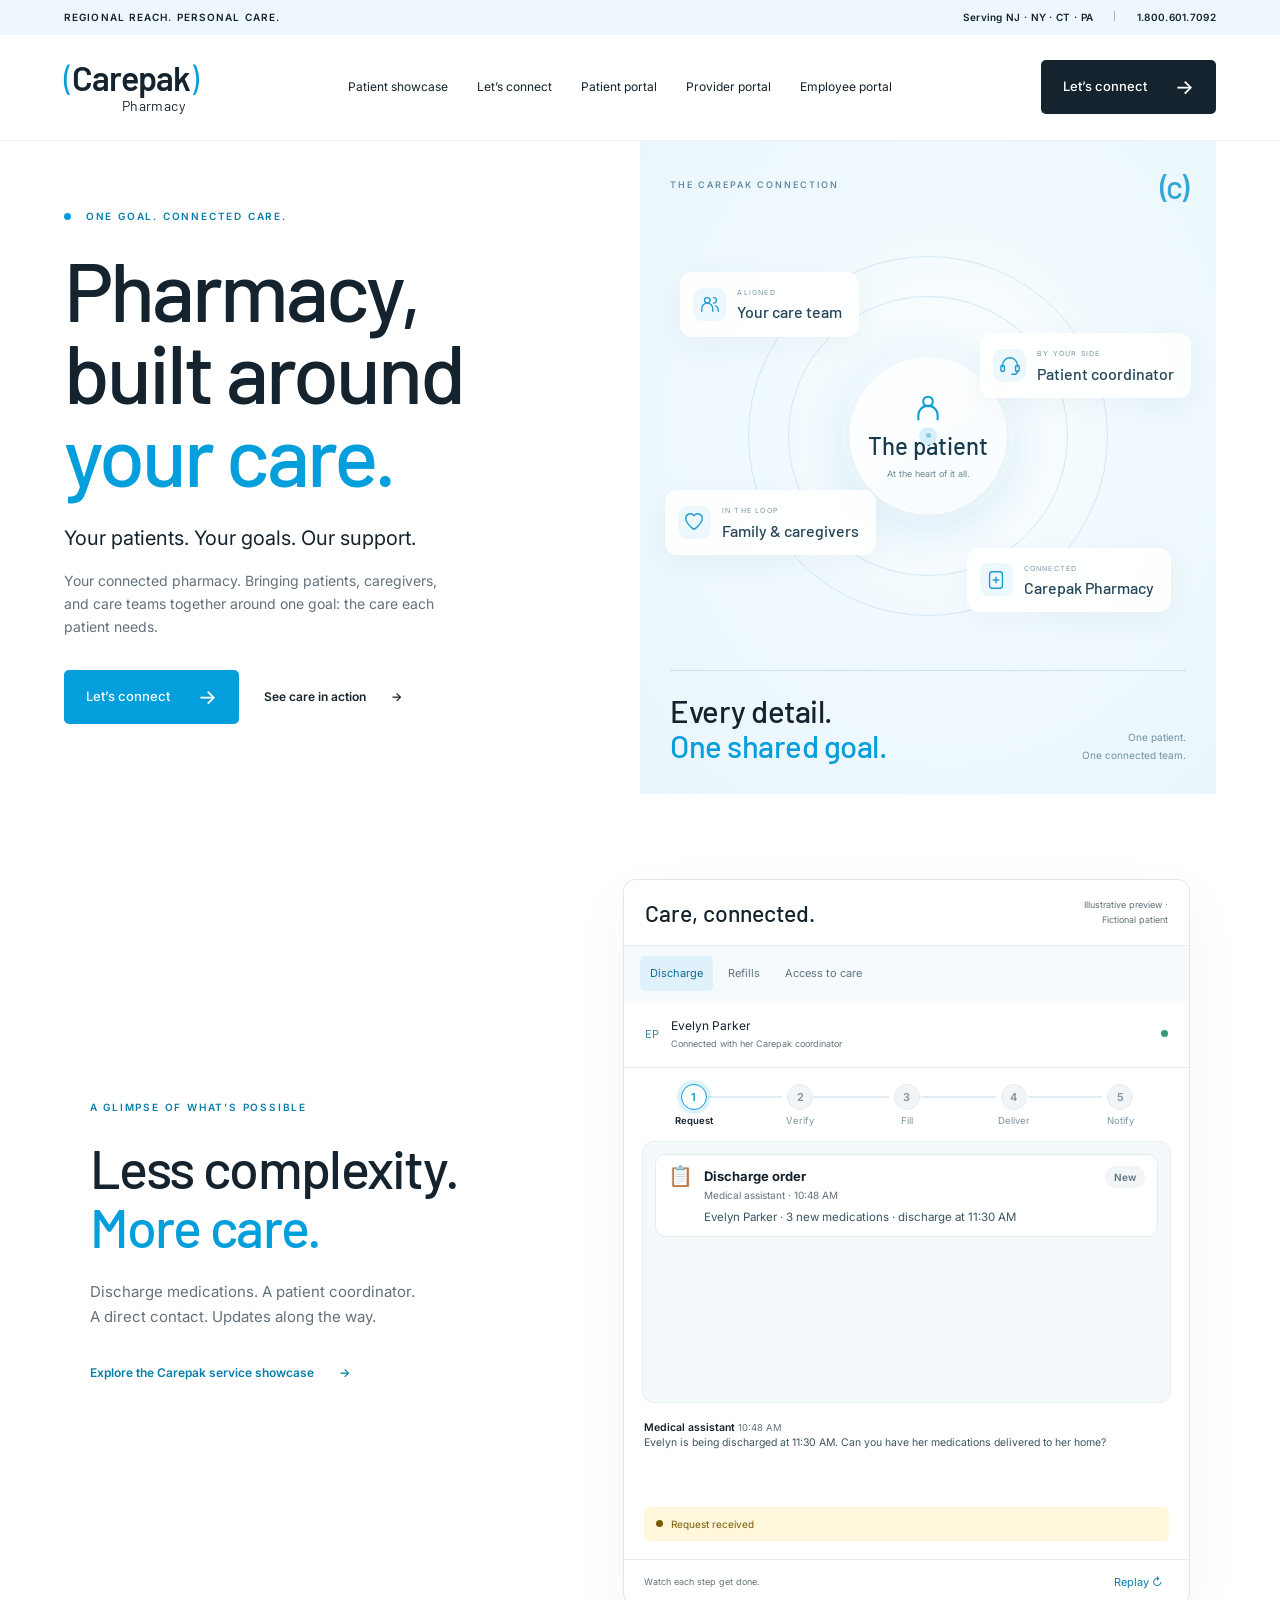
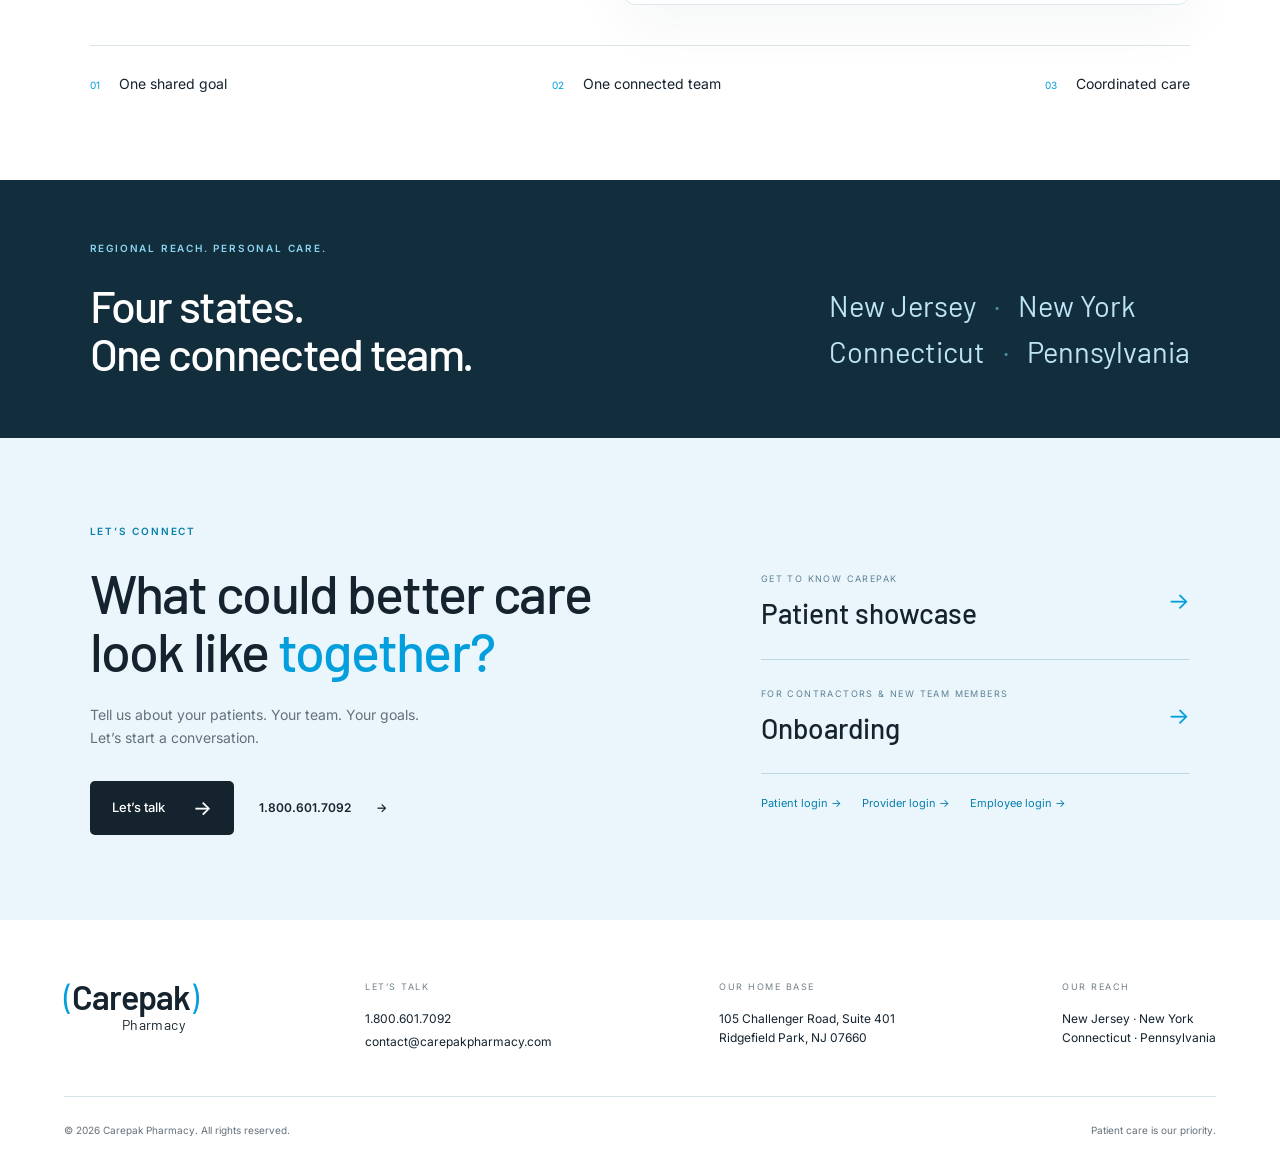
==== commit d961756d: "Principles: 03 Coordinated care Co-Authored-By: Claude Opus 5.5 <noreply@anthropic.com> Claude-Sessi" ====
--- a/index.html
+++ b/index.html
@@ -2,7 +2,7 @@
 <div class="territory"><span>REGIONAL REACH. PERSONAL CARE.</span><span>Serving NJ · NY · CT · PA <i></i> <a href="tel:18006017092">1.800.601.7092</a></span></div>
 <header><a class="logo" href="#" aria-label="Carepak Pharmacy home"><span><b>(</b>Carepak<b>)</b></span><small>Pharmacy</small></a><nav aria-label="Main navigation"><a href="https://start.carepakpharmacy.com/letsconnect/">Patient showcase</a><a href="#connect-section">Let’s connect</a><button class="nav-portal" data-portal="patient">Patient portal</button><button class="nav-portal" data-portal="provider">Provider portal</button><button class="nav-portal" data-portal="employee">Employee portal</button></nav><a class="btn dark" href="#connect-section">Let’s connect <span>→</span></a><button class="mobile-menu" aria-label="Open navigation" aria-expanded="false">☰</button></header>
 <main><section class="hero"><div class="hero-copy"><p class="eyebrow"><span class="dot"></span> ONE GOAL. CONNECTED CARE.</p><h1>Pharmacy,<br>built around<br><em>your care.</em></h1><p class="hero-lead">Your patients. Your goals. Our support.</p><p class="sub">Your connected pharmacy. Bringing patients, caregivers, and care teams together around one goal: the care each patient needs.</p><div class="actions"><a class="btn blue" href="#connect-section">Let’s connect <span>→</span></a><a class="text-link" href="https://start.carepakpharmacy.com/letsconnect/">See care in action <span>→</span></a></div></div><div class="hero-art care-orbit-art"><div class="orbit-topline"><span class="orbit-kicker">THE CAREPAK CONNECTION</span><span class="orbit-mini-mark">(c)</span></div><div class="orbit-scene" role="img" aria-label="The patient at the center, connected to their care team, patient coordinator, family and caregivers, and Carepak Pharmacy"><div class="orbit-halo"></div><div class="orbit-track outer-track"></div><div class="orbit-track inner-track"></div><span class="orbit-spark spark-one"></span><span class="orbit-spark spark-two"></span><div class="patient-core"><div class="patient-icon"><svg viewBox="0 0 24 24" fill="none" stroke="currentColor" stroke-width="1.5" stroke-linecap="round" stroke-linejoin="round" aria-hidden="true"><circle cx="12" cy="8" r="3.5"/><path d="M5 21v-3a7 7 0 0 1 14 0v3"/></svg></div><span>The patient</span><small>At the heart of it all.</small></div><div class="orbit-label label-team"><span class="orbit-icon"><svg viewBox="0 0 24 24" fill="none" stroke="currentColor" stroke-width="1.5" stroke-linecap="round" stroke-linejoin="round" aria-hidden="true"><circle cx="9" cy="8" r="3"/><path d="M3 20v-3a6 6 0 0 1 12 0v3M16 5a3 3 0 0 1 0 6m2 3a5 5 0 0 1 3 4v2"/></svg></span><div><small>ALIGNED</small><strong>Your care team</strong></div></div><div class="orbit-label label-coordinator"><span class="orbit-icon"><svg viewBox="0 0 24 24" fill="none" stroke="currentColor" stroke-width="1.5" stroke-linecap="round" stroke-linejoin="round" aria-hidden="true"><path d="M4 13v-2a8 8 0 0 1 16 0v2M20 17v1a3 3 0 0 1-3 3h-3"/><rect x="2" y="11" width="4" height="7" rx="2"/><rect x="18" y="11" width="4" height="7" rx="2"/></svg></span><div><small>BY YOUR SIDE</small><strong>Patient coordinator</strong></div></div><div class="orbit-label label-family"><span class="orbit-icon"><svg viewBox="0 0 24 24" fill="none" stroke="currentColor" stroke-width="1.5" stroke-linecap="round" stroke-linejoin="round" aria-hidden="true"><path d="M12 20S3 14 3 8a5 5 0 0 1 9-3 5 5 0 0 1 9 3c0 6-9 12-9 12Z"/></svg></span><div><small>IN THE LOOP</small><strong>Family & caregivers</strong></div></div><div class="orbit-label label-pharmacy"><span class="orbit-icon"><svg viewBox="0 0 24 24" fill="none" stroke="currentColor" stroke-width="1.5" stroke-linecap="round" stroke-linejoin="round" aria-hidden="true"><rect x="5" y="3" width="14" height="18" rx="3"/><path d="M9 12h6m-3-3v6"/></svg></span><div><small>CONNECTED</small><strong>Carepak Pharmacy</strong></div></div></div><div class="orbit-footline"><p>Every detail.<br><em>One shared goal.</em></p><span>One patient.<br>One connected team.</span></div></div></section>
-<section class="teaser" id="showcase"><div class="teaser-heading"><p class="eyebrow">A GLIMPSE OF WHAT’S POSSIBLE</p><h2>Less complexity.<br><em>More care.</em></h2><p>Discharge medications. A patient coordinator.<br>A direct contact. Updates along the way.</p><a class="text-link" href="https://start.carepakpharmacy.com/letsconnect/">Explore the Carepak service showcase <span>→</span></a></div><div class="care-chat" aria-label="Illustrative care coordination workflow"><div class="chat-brand"><strong>Care, connected.</strong><small>Illustrative preview · Fictional patient</small></div><div class="chat-scenarios" role="tablist" aria-label="Care coordination examples"><button role="tab" aria-selected="true" id="scenario-0" aria-controls="chat-demo" data-scenario="0">Discharge</button><button role="tab" aria-selected="false" id="scenario-1" aria-controls="chat-demo" data-scenario="1">Refills</button><button role="tab" aria-selected="false" id="scenario-2" aria-controls="chat-demo" data-scenario="2">Access to care</button></div><div class="chat-patient">EP <span>Evelyn Parker<small>Connected with her Carepak coordinator</small></span><span class="chat-dot"></span></div><div id="chat-demo" role="tabpanel" aria-labelledby="scenario-0"><div class="flow"><ol class="flow-rail" aria-label="Workflow steps"></ol><div class="flow-stage"><div class="flow-req"></div><div class="flow-work"></div></div><div class="flow-cursor" aria-hidden="true"><svg viewBox="0 0 24 24"><path d="M5 3l14 8-6.2 1.6L9.6 19z" fill="#0d1117" stroke="#fff" stroke-width="1.4" stroke-linejoin="round"/></svg><i></i></div></div><ul class="flow-log" aria-live="polite"></ul><div class="care-status" role="status">Request received</div></div><div class="chat-controls"><span>Watch each step get done.</span><button type="button" id="replay-chat">Replay ↻</button></div></div><div class="teaser-principles"><span><small>01</small> One shared goal</span><span><small>02</small> One connected team</span><span><small>03</small> Clear next steps</span></div></section>
+<section class="teaser" id="showcase"><div class="teaser-heading"><p class="eyebrow">A GLIMPSE OF WHAT’S POSSIBLE</p><h2>Less complexity.<br><em>More care.</em></h2><p>Discharge medications. A patient coordinator.<br>A direct contact. Updates along the way.</p><a class="text-link" href="https://start.carepakpharmacy.com/letsconnect/">Explore the Carepak service showcase <span>→</span></a></div><div class="care-chat" aria-label="Illustrative care coordination workflow"><div class="chat-brand"><strong>Care, connected.</strong><small>Illustrative preview · Fictional patient</small></div><div class="chat-scenarios" role="tablist" aria-label="Care coordination examples"><button role="tab" aria-selected="true" id="scenario-0" aria-controls="chat-demo" data-scenario="0">Discharge</button><button role="tab" aria-selected="false" id="scenario-1" aria-controls="chat-demo" data-scenario="1">Refills</button><button role="tab" aria-selected="false" id="scenario-2" aria-controls="chat-demo" data-scenario="2">Access to care</button></div><div class="chat-patient">EP <span>Evelyn Parker<small>Connected with her Carepak coordinator</small></span><span class="chat-dot"></span></div><div id="chat-demo" role="tabpanel" aria-labelledby="scenario-0"><div class="flow"><ol class="flow-rail" aria-label="Workflow steps"></ol><div class="flow-stage"><div class="flow-req"></div><div class="flow-work"></div></div><div class="flow-cursor" aria-hidden="true"><svg viewBox="0 0 24 24"><path d="M5 3l14 8-6.2 1.6L9.6 19z" fill="#0d1117" stroke="#fff" stroke-width="1.4" stroke-linejoin="round"/></svg><i></i></div></div><ul class="flow-log" aria-live="polite"></ul><div class="care-status" role="status">Request received</div></div><div class="chat-controls"><span>Watch each step get done.</span><button type="button" id="replay-chat">Replay ↻</button></div></div><div class="teaser-principles"><span><small>01</small> One shared goal</span><span><small>02</small> One connected team</span><span><small>03</small> Coordinated care</span></div></section>
 <section class="regional"><p class="eyebrow">REGIONAL REACH. PERSONAL CARE.</p><div><h2>Four states.<br>One connected team.</h2><p>New Jersey <span>·</span> New York<br>Connecticut <span>·</span> Pennsylvania</p></div></section>
 <section class="connect-section" id="connect-section"><div><p class="eyebrow">LET’S CONNECT</p><h2>What could better care <br>look like <em>together?</em></h2><p>Tell us about your patients. Your team. Your goals.<br>Let’s start a conversation.</p><div class="actions"><a class="btn dark" href="https://start.carepakpharmacy.com/letsconnect/">Let’s talk <span>→</span></a><a class="text-link" href="tel:18006017092">1.800.601.7092 <span>→</span></a></div></div><div class="next-steps"><a href="https://start.carepakpharmacy.com/letsconnect/"><span><small>GET TO KNOW CAREPAK</small><strong>Patient showcase</strong></span><b>→</b></a><a href="https://carepak-onboarding.onrender.com/contractor"><span><small>FOR CONTRACTORS &amp; NEW TEAM MEMBERS</small><strong>Onboarding</strong></span><b>→</b></a><div class="portal-shortcuts"><button data-portal="patient">Patient login →</button><button data-portal="provider">Provider login →</button><button data-portal="employee">Employee login →</button></div></div></section></main>
 <footer><div class="footer-main"><a class="logo" href="#"><span><b>(</b>Carepak<b>)</b></span><small>Pharmacy</small></a><div><span class="foot-label">LET’S TALK</span><a href="tel:18006017092">1.800.601.7092</a><a href="mailto:contact@carepakpharmacy.com">contact@carepakpharmacy.com</a></div><div><span class="foot-label">OUR HOME BASE</span><p>105 Challenger Road, Suite 401<br>Ridgefield Park, NJ 07660</p></div><div><span class="foot-label">OUR REACH</span><p>New Jersey · New York<br>Connecticut · Pennsylvania</p></div></div><div class="footer-bottom"><span>© 2026 Carepak Pharmacy. All rights reserved.</span><span>Patient care is our priority.</span></div></footer>
